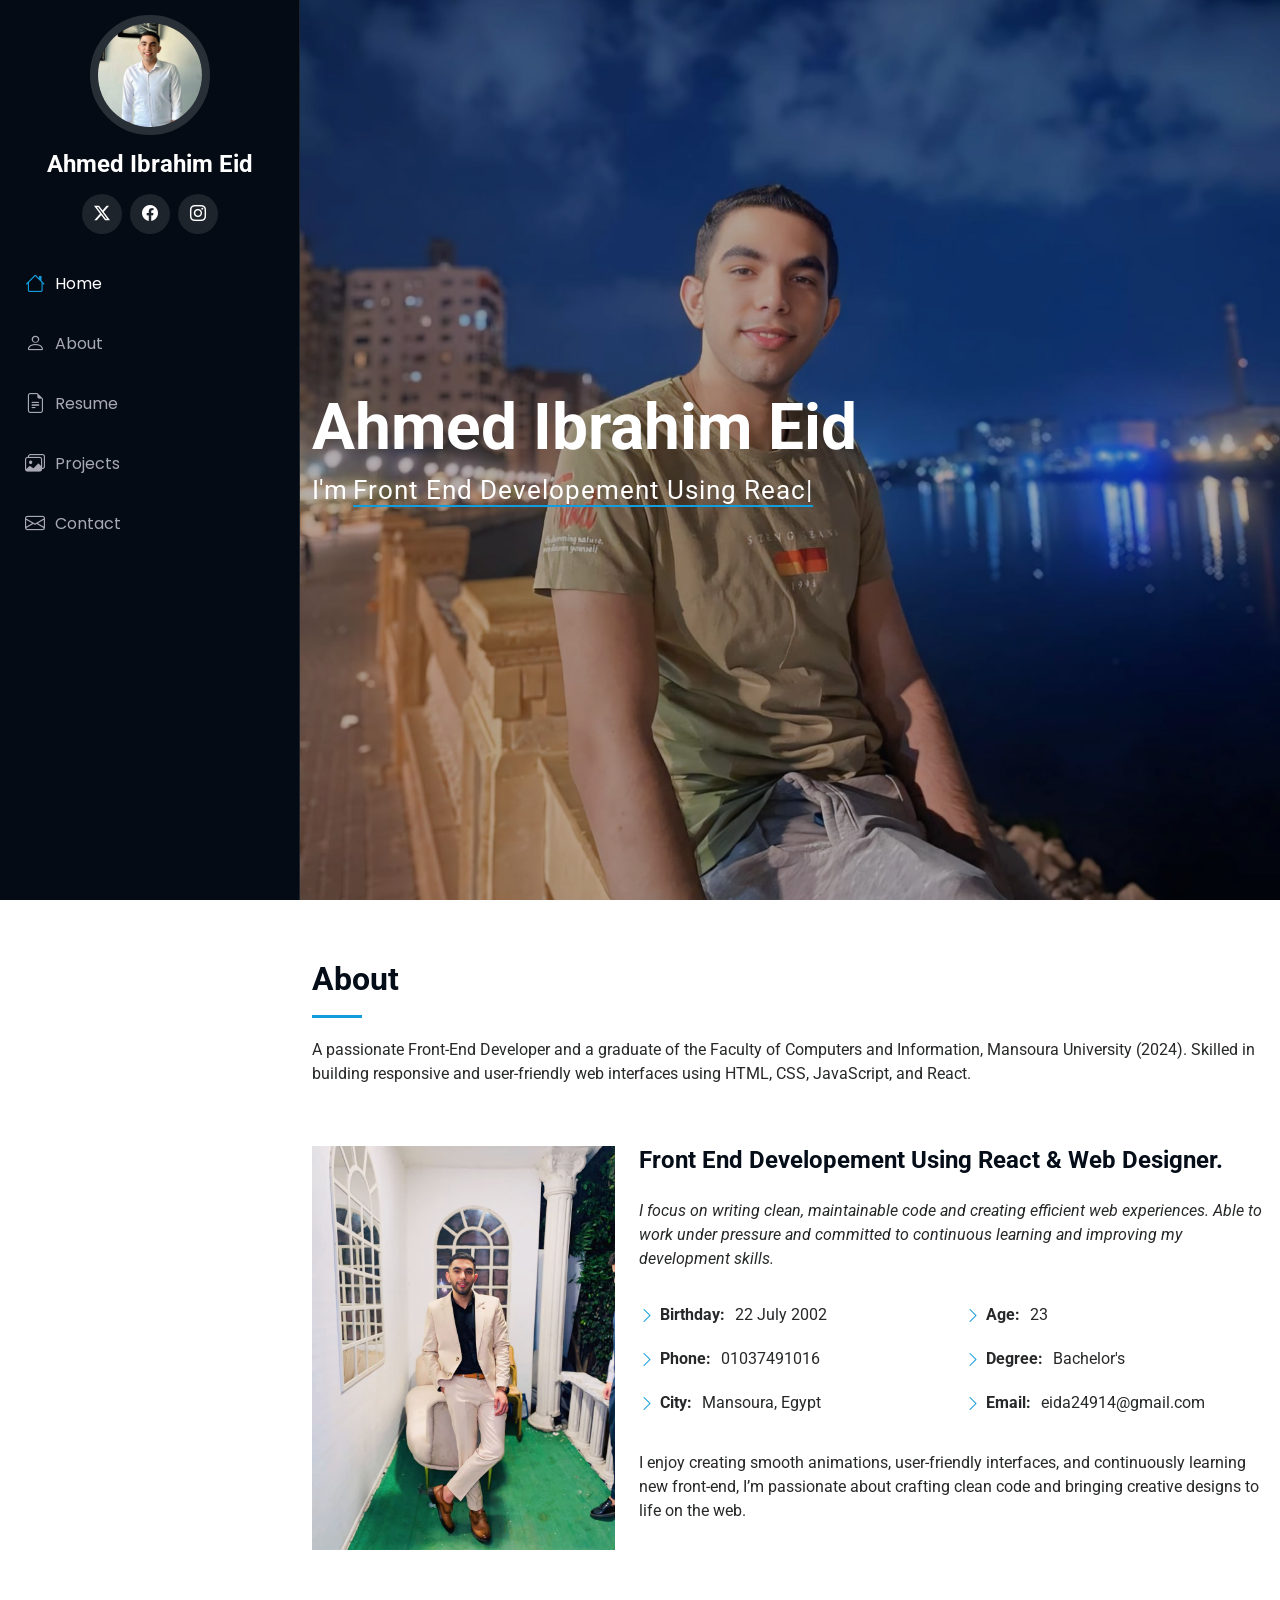
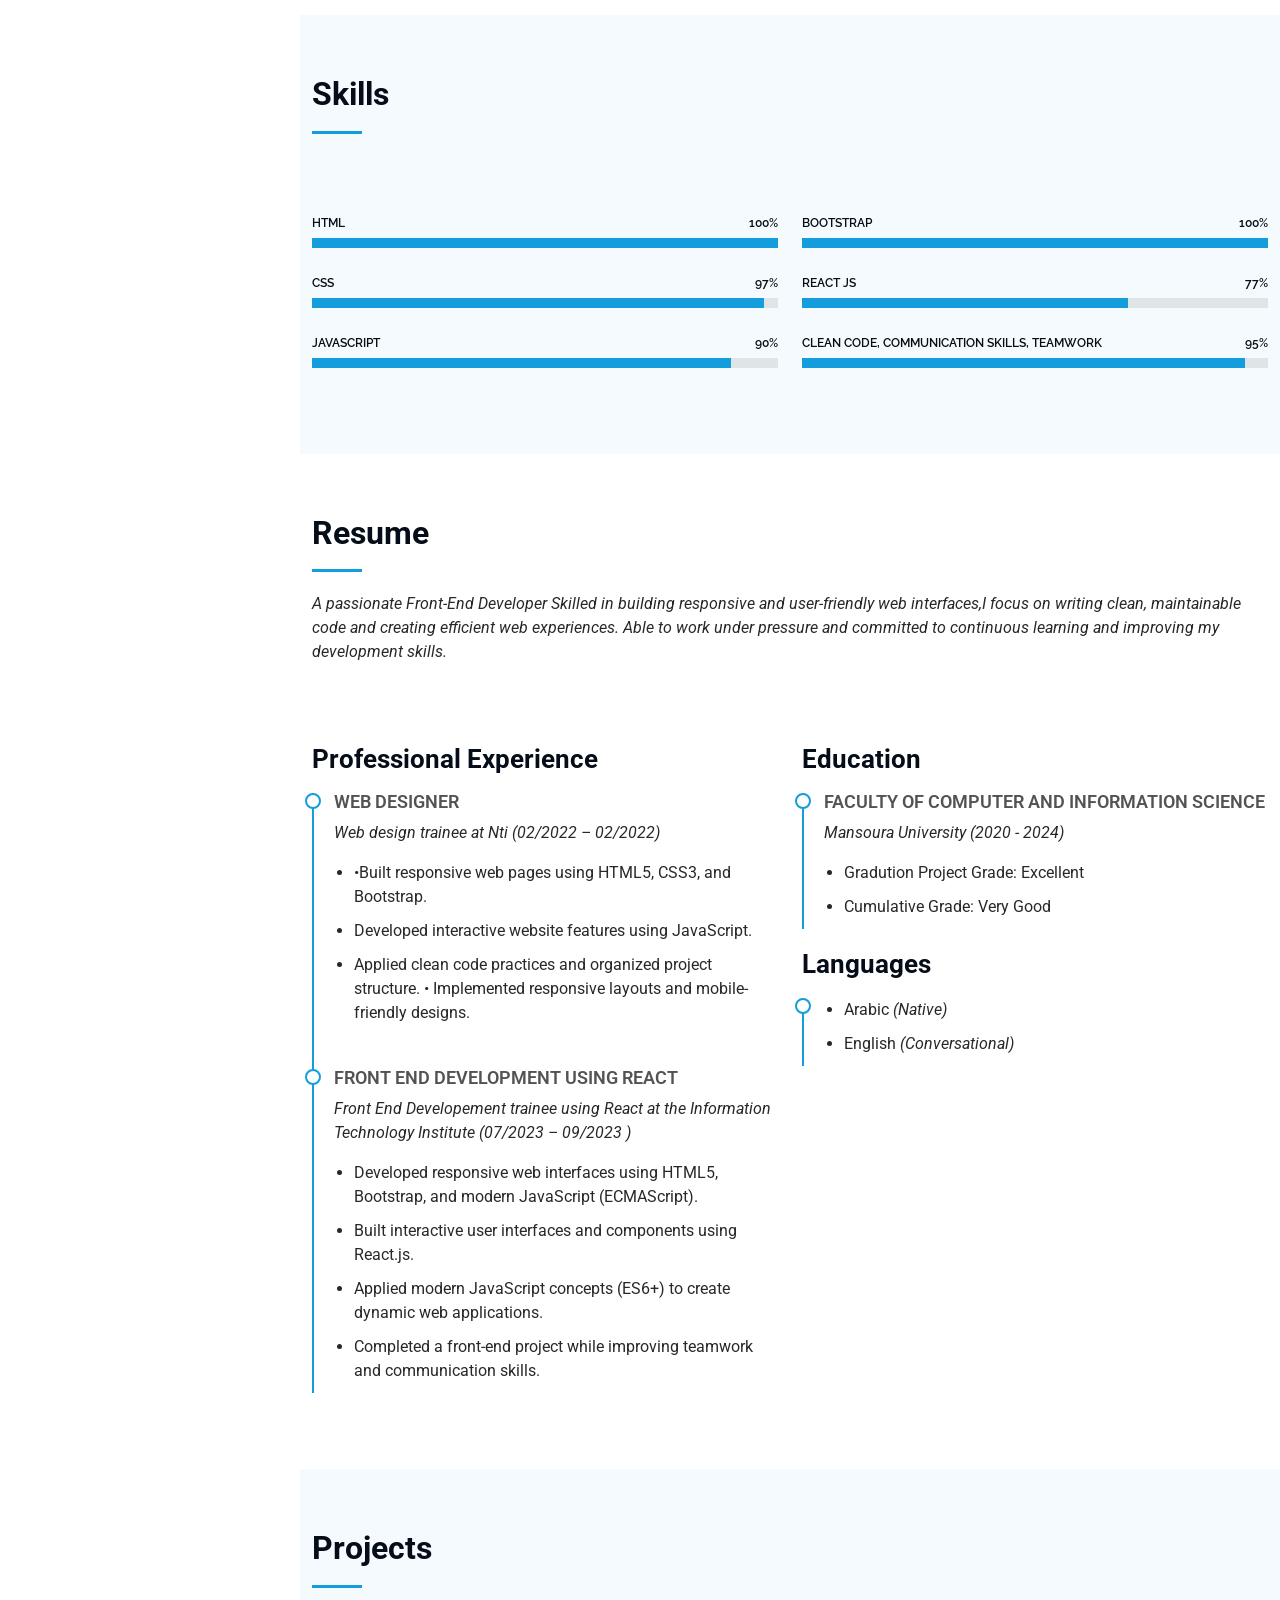
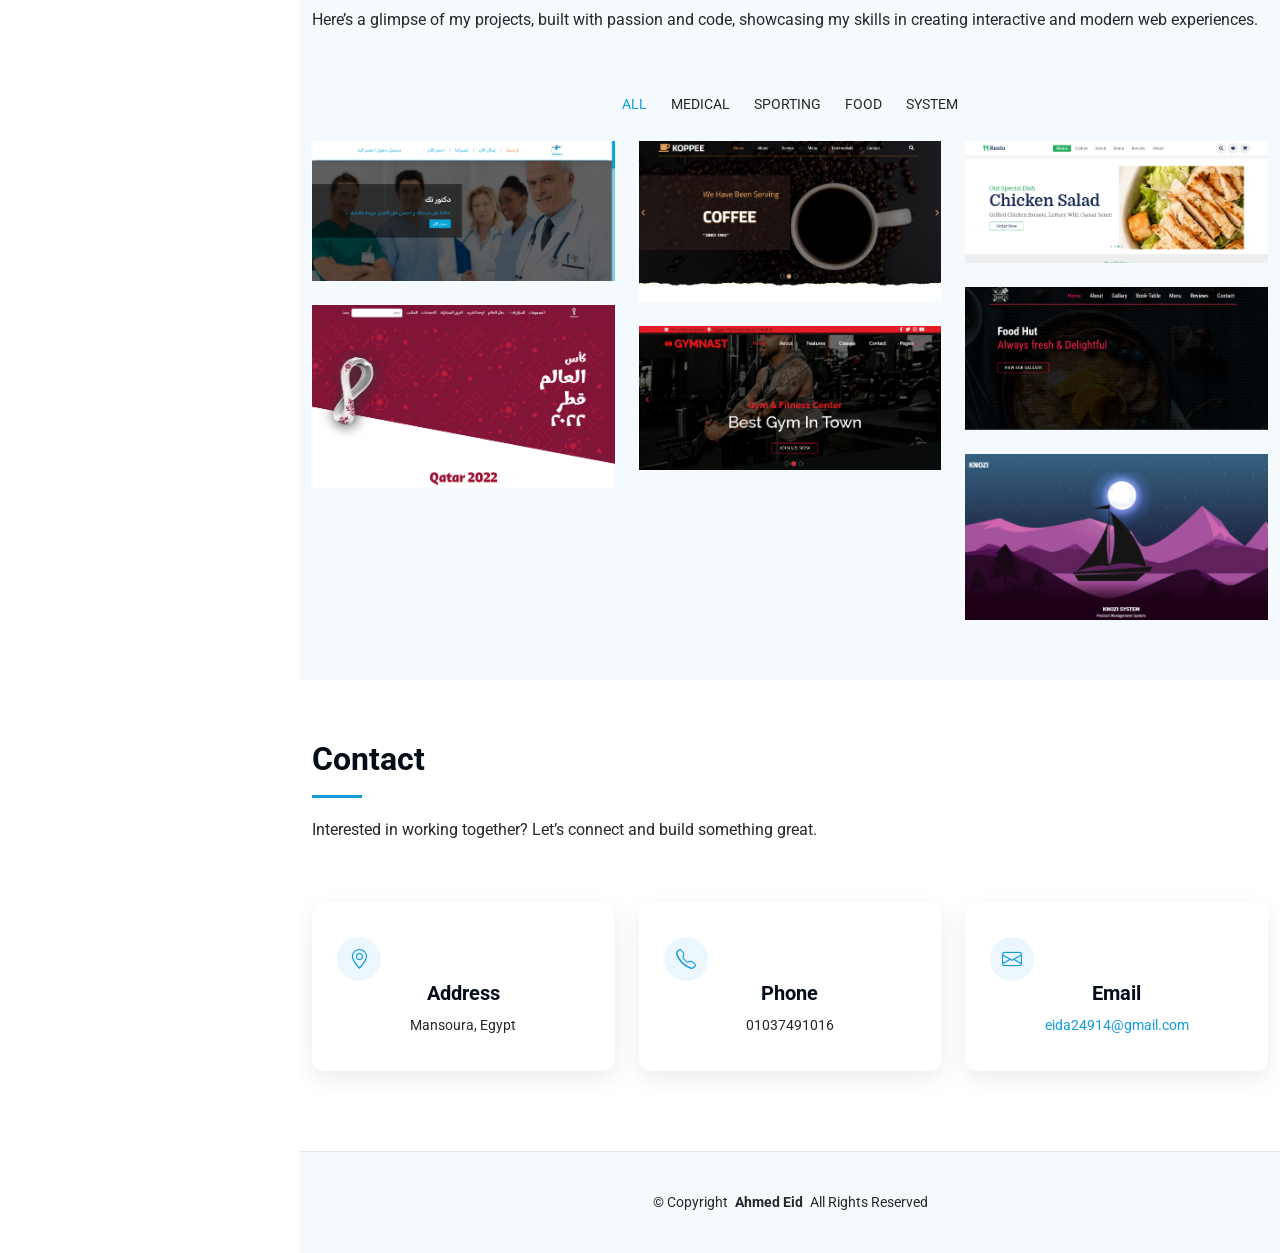
==== index.html @ f5ad151a "intial commit" ====
<!doctype html>
<html lang="en">
  <head>
    <meta charset="utf-8" />
    <meta content="width=device-width, initial-scale=1.0" name="viewport" />
    <title>Ahmed Eid Portfolio</title>
    <meta content="" name="description" />
    <meta content="" name="keywords" />

    <!-- Favicons -->
    <link href="assets/img/favicon.png" rel="icon" />
    <link href="assets/img/apple-touch-icon.png" rel="apple-touch-icon" />

    <!-- Fonts -->
    <link href="https://fonts.googleapis.com" rel="preconnect" />
    <link href="https://fonts.gstatic.com" rel="preconnect" crossorigin />
    <link
      href="https://fonts.googleapis.com/css2?family=Roboto:ital,wght@0,100;0,300;0,400;0,500;0,700;0,900;1,100;1,300;1,400;1,500;1,700;1,900&family=Poppins:ital,wght@0,100;0,200;0,300;0,400;0,500;0,600;0,700;0,800;0,900;1,100;1,200;1,300;1,400;1,500;1,600;1,700;1,800;1,900&family=Raleway:ital,wght@0,100;0,200;0,300;0,400;0,500;0,600;0,700;0,800;0,900;1,100;1,200;1,300;1,400;1,500;1,600;1,700;1,800;1,900&display=swap"
      rel="stylesheet"
    />

    <!-- Vendor CSS Files -->
    <link
      href="assets/vendor/bootstrap/css/bootstrap.min.css"
      rel="stylesheet"
    />
    <link
      href="assets/vendor/bootstrap-icons/bootstrap-icons.css"
      rel="stylesheet"
    />
    <link href="assets/vendor/aos/aos.css" rel="stylesheet" />
    <link
      href="assets/vendor/glightbox/css/glightbox.min.css"
      rel="stylesheet"
    />
    <link href="assets/vendor/swiper/swiper-bundle.min.css" rel="stylesheet" />

    <!-- Main CSS File -->
    <link href="assets/css/main.css" rel="stylesheet" />
  </head>

  <body class="index-page">
    <header id="header" class="header dark-background d-flex flex-column">
      <i class="header-toggle d-xl-none bi bi-list"></i>

      <div class="profile-img">
        <img src="assets/img/portfolio/4.jpeg" alt="" class="img-fluid rounded-circle" />
      </div>

      <a
        href="index.html"
        class="logo d-flex align-items-center justify-content-center"
      >
        <h1 class="sitename">Ahmed Ibrahim Eid</h1>
      </a>

      <div class="social-links text-center">
        <a href="https://x.com/ahmedeid_11" class="twitter"
          ><i class="bi bi-twitter-x"></i
        ></a>
        <a href="#" class="facebook"><i class="bi bi-facebook"></i></a>
        <a href="#" class="instagram"><i class="bi bi-instagram"></i></a>
      </div>

      <nav id="navmenu" class="navmenu">
        <ul>
          <li>
            <a href="#hero" class="active"
              ><i class="bi bi-house navicon"></i>Home</a
            >
          </li>
          <li>
            <a href="#about"><i class="bi bi-person navicon"></i> About</a>
          </li>
          <li>
            <a href="#resume"
              ><i class="bi bi-file-earmark-text navicon"></i> Resume</a
            >
          </li>
          <li>
            <a href="#portfolio"
              ><i class="bi bi-images navicon"></i> Projects</a
            >
          </li>
          <li>
            <a href="#contact"
              ><i class="bi bi-envelope navicon"></i> Contact</a
            >
          </li>
        </ul>
      </nav>
    </header>

    <main class="main">
      <!-- Hero Section -->
      <section id="hero" class="hero section dark-background">
        <img src="assets/img/portfolio/6.jpeg" alt="" data-aos="fade-in" class="" />

        <div class="container" data-aos="fade-up" data-aos-delay="100">
          <h2>Ahmed Ibrahim Eid</h2>
          <p>
            I'm
            <span
              class="typed"
              data-typed-items="Front End Developement Using React ,  Web Designer"
              >Front End Developer</span
            ><span
              class="typed-cursor typed-cursor--blink"
              aria-hidden="true"
            ></span
            ><span
              class="typed-cursor typed-cursor--blink"
              aria-hidden="true"
            ></span>
          </p>
        </div>
      </section>
      <!-- /Hero Section -->

      <!-- About Section -->
      <section id="about" class="about section">
        <!-- Section Title -->
        <div class="container section-title" data-aos="fade-up">
          <h2>About</h2>
          <p>
            A passionate Front-End Developer and a graduate of the Faculty of
            Computers and Information, Mansoura University (2024). Skilled in
            building responsive and user-friendly web interfaces using HTML,
            CSS, JavaScript, and React.
          </p>
        </div>
        <!-- End Section Title -->

        <div class="container" data-aos="fade-up" data-aos-delay="100">
          <div class="row gy-4 justify-content-center">
            <div class="col-lg-4">
              <img src="assets/img/portfolio/5.jpeg" class="img-fluid" alt="" />
            </div>
            <div class="col-lg-8 content">
              <h2>Front End Developement Using React &amp; Web Designer.</h2>
              <p class="fst-italic py-3">
                I focus on writing clean, maintainable code and creating
                efficient web experiences. Able to work under pressure and
                committed to continuous learning and improving my development
                skills.
              </p>
              <div class="row">
                <div class="col-lg-6">
                  <ul>
                    <li>
                      <i class="bi bi-chevron-right"></i>
                      <strong>Birthday:</strong> <span>22 July 2002</span>
                    </li>
                    <li>
                      <i class="bi bi-chevron-right"></i>
                      <strong>Phone:</strong> <span>01037491016</span>
                    </li>
                    <li>
                      <i class="bi bi-chevron-right"></i> <strong>City:</strong>
                      <span>Mansoura, Egypt</span>
                    </li>
                  </ul>
                </div>
                <div class="col-lg-6">
                  <ul>
                    <li>
                      <i class="bi bi-chevron-right"></i> <strong>Age:</strong>
                      <span>23</span>
                    </li>
                    <li>
                      <i class="bi bi-chevron-right"></i>
                      <strong>Degree:</strong> <span>Bachelor's </span>
                    </li>
                    <li>
                      <i class="bi bi-chevron-right"></i>
                      <strong>Email:</strong> <span>eida24914@gmail.com</span>
                    </li>
                  </ul>
                </div>
              </div>
              <p class="py-3">
                I enjoy creating smooth animations, user-friendly interfaces,
                and continuously learning new front-end, I’m passionate about
                crafting clean code and bringing creative designs to life on the
                web.
              </p>
            </div>
          </div>
        </div>
      </section>
      <!-- /About Section -->

      <!-- Skills Section -->
      <section id="skills" class="skills section light-background">
        <!-- Section Title -->
        <div class="container section-title" data-aos="fade-up">
          <h2>Skills</h2>
        </div>
        <!-- End Section Title -->

        <div class="container" data-aos="fade-up" data-aos-delay="100">
          <div class="row skills-content skills-animation">
            <div class="col-lg-6">
              <div class="progress">
                <span class="skill"
                  ><span>HTML</span> <i class="val">100%</i></span
                >
                <div class="progress-bar-wrap">
                  <div
                    class="progress-bar"
                    role="progressbar"
                    aria-valuenow="100"
                    aria-valuemin="0"
                    aria-valuemax="100"
                  ></div>
                </div>
              </div>
              <!-- End Skills Item -->

              <div class="progress">
                <span class="skill"
                  ><span>CSS</span> <i class="val">97%</i></span
                >
                <div class="progress-bar-wrap">
                  <div
                    class="progress-bar"
                    role="progressbar"
                    aria-valuenow="97"
                    aria-valuemin="0"
                    aria-valuemax="100"
                  ></div>
                </div>
              </div>
              <!-- End Skills Item -->

              <div class="progress">
                <span class="skill"
                  ><span>JavaScript</span> <i class="val">90%</i></span
                >
                <div class="progress-bar-wrap">
                  <div
                    class="progress-bar"
                    role="progressbar"
                    aria-valuenow="90"
                    aria-valuemin="0"
                    aria-valuemax="100"
                  ></div>
                </div>
              </div>
              <!-- End Skills Item -->
            </div>

            <div class="col-lg-6">
              <div class="progress">
                <span class="skill"
                  ><span>BootStrap</span> <i class="val">100%</i></span
                >
                <div class="progress-bar-wrap">
                  <div
                    class="progress-bar"
                    role="progressbar"
                    aria-valuenow="100"
                    aria-valuemin="0"
                    aria-valuemax="100"
                  ></div>
                </div>
              </div>
              <!-- End Skills Item -->

              <div class="progress">
                <span class="skill"
                  ><span>React Js</span> <i class="val">77%</i></span
                >
                <div class="progress-bar-wrap">
                  <div
                    class="progress-bar"
                    role="progressbar"
                    aria-valuenow="70"
                    aria-valuemin="0"
                    aria-valuemax="100"
                  ></div>
                </div>
              </div>
              <!-- End Skills Item -->

              <div class="progress">
                <span class="skill"
                  ><span>Clean Code, Communication Skills, Teamwork</span>
                  <i class="val">95%</i></span
                >
                <div class="progress-bar-wrap">
                  <div
                    class="progress-bar"
                    role="progressbar"
                    aria-valuenow="95"
                    aria-valuemin="0"
                    aria-valuemax="100"
                  ></div>
                </div>
              </div>
              <!-- End Skills Item -->
            </div>
          </div>
        </div>
      </section>
      <!-- /Skills Section -->

      <!-- Resume Section -->
      <section id="resume" class="resume section">
        <!-- Section Title -->
        <div class="container section-title" data-aos="fade-up">
          <h2>Resume</h2>
          <p>
            <em
              >A passionate Front-End Developer Skilled in building responsive
              and user-friendly web interfaces,I focus on writing clean,
              maintainable code and creating efficient web experiences. Able to
              work under pressure and committed to continuous learning and
              improving my development skills.
            </em>
          </p>
        </div>
        <!-- End Section Title -->

        <div class="container">
          <div class="row">
            <div class="col-lg-6" data-aos="fade-up" data-aos-delay="200">
              <h3 class="resume-title">Professional Experience</h3>
              <div class="resume-item">
                <h4>Web Designer</h4>
                <p><em>Web design trainee at Nti (02/2022 – 02/2022)</em></p>
                <ul>
                  <li>
                    •Built responsive web pages using HTML5, CSS3, and
                    Bootstrap.
                  </li>
                  <li>
                    Developed interactive website features using JavaScript.
                  </li>
                  <li>
                    Applied clean code practices and organized project
                    structure. • Implemented responsive layouts and
                    mobile-friendly designs.
                  </li>
                </ul>
              </div>
              <!-- Edn Resume Item -->

              <div class="resume-item">
                <h4>Front End Development Using React</h4>
                <p>
                  <em>
                    Front End Developement trainee using React at the
                    Information Technology Institute (07/2023 – 09/2023 )</em
                  >
                </p>
                <ul>
                  <li>
                    Developed responsive web interfaces using HTML5, Bootstrap,
                    and modern JavaScript (ECMAScript).
                  </li>
                  <li>
                    Built interactive user interfaces and components using
                    React.js.
                  </li>
                  <li>
                    Applied modern JavaScript concepts (ES6+) to create dynamic
                    web applications.
                  </li>
                  <li>
                    Completed a front-end project while improving teamwork and
                    communication skills.
                  </li>
                </ul>
              </div>
              <!-- Edn Resume Item -->
            </div>

            <div class="col-lg-6" data-aos="fade-up" data-aos-delay="100">
              <h3 class="resume-title">Education</h3>
              <div class="resume-item pb-0">
                <h4>Faculty Of Computer and Information Science</h4>
                <p><em>Mansoura University (2020 - 2024)</em></p>
                <ul>
                  <li>Gradution Project Grade: Excellent</li>
                  <li>Cumulative Grade: Very Good</li>
                </ul>
              </div>
              <!-- Edn Resume Item -->
              <h3 class="resume-title">Languages</h3>
              <div class="resume-item">
                <ul>
                  <li>Arabic <em>(Native)</em></li>
                  <li>English <em>(Conversational)</em></li>
                </ul>
              </div>
              <!-- Edn Resume Item -->
            </div>
          </div>
        </div>
      </section>
      <!-- /Resume Section -->

      <!-- Portfolio Section -->
      <section id="portfolio" class="portfolio section light-background">
        <!-- Section Title -->
        <div class="container section-title" data-aos="fade-up">
          <h2>Projects</h2>
          <p>
            Here’s a glimpse of my projects, built with passion and code,
            showcasing my skills in creating interactive and modern web
            experiences.
          </p>
        </div>
        <!-- End Section Title -->

        <div class="container">
          <div
            class="isotope-layout"
            data-default-filter="*"
            data-layout="masonry"
            data-sort="original-order"
          >
            <ul
              class="portfolio-filters isotope-filters"
              data-aos="fade-up"
              data-aos-delay="100"
            >
              <li data-filter="*" class="filter-active">All</li>
              <li data-filter=".filter-Medical">Medical</li>
              <li data-filter=".filter-Sporting">Sporting</li>
              <li data-filter=".filter-Food">Food</li>
              <li data-filter=".filter-System">System</li>
            </ul>
            <!-- End Portfolio Filters -->

            <div
              class="row gy-4 isotope-container"
              data-aos="fade-up"
              data-aos-delay="200"
            >
              <div
                class="col-lg-4 col-md-6 portfolio-item isotope-item filter-Medical"
              >
                <div class="portfolio-content h-100">
                  <img
                    src="assets/img/docterTec/docter-tec.png"
                    class="img-fluid"
                    alt=""
                  />
                  <div class="portfolio-info">
                    <h4>Doctor Tec</h4>
                    <p>
                      A clinic management system that connects the patient,
                      doctor and pharmacist on a single platform to facilitate
                      booking, diagnosis and communication.
                    </p>
                    <a
                      href="assets/img/docterTec/docter-tec2.png"
                      title="Doctor Tec"
                      data-gallery="portfolio-gallery-app"
                      class="glightbox preview-link"
                      ><i class="bi bi-zoom-in"></i
                    ></a>
                    <a
                      href="doctorTecProject.html"
                      title="More Details"
                      class="details-link"
                      ><i class="bi bi-link-45deg"></i
                    ></a>
                  </div>
                </div>
              </div>
              <!-- End Portfolio Item -->

              <div
                class="col-lg-4 col-md-6 portfolio-item isotope-item filter-Food"
              >
                <div class="portfolio-content h-100">
                  <img
                    src="assets/img/coffeProject/landing.png"
                    class="img-fluid"
                    alt=""
                  />
                  <div class="portfolio-info">
                    <h4>Coffee</h4>
                    <p>Coffee website</p>
                    <a
                      href="assets/img/coffeProject/main.png"
                      title="Coffee Website"
                      data-gallery="portfolio-gallery-product"
                      class="glightbox preview-link"
                      ><i class="bi bi-zoom-in"></i
                    ></a>
                    <a
                      href="coffeeProject.html"
                      title="More Details"
                      class="details-link"
                      ><i class="bi bi-link-45deg"></i
                    ></a>
                  </div>
                </div>
              </div>
              <!-- End Portfolio Item -->

              <div
                class="col-lg-4 col-md-6 portfolio-item isotope-item filter-Food"
              >
                <div class="portfolio-content h-100">
                  <img
                    src="assets/img/RestoProject/landing.png"
                    class="img-fluid"
                    alt=""
                  />
                  <div class="portfolio-info">
                    <h4>Resto</h4>
                    <p>Restaurant Website</p>
                    <a
                      href="assets/img/RestoProject/main.png"
                      title=" Food Website"
                      data-gallery="portfolio-gallery-branding"
                      class="glightbox preview-link"
                      ><i class="bi bi-zoom-in"></i
                    ></a>
                    <a
                      href="restoProject.html"
                      title="More Details"
                      class="details-link"
                      ><i class="bi bi-link-45deg"></i
                    ></a>
                  </div>
                </div>
              </div>
              <!-- End Portfolio Item -->
              <div
                class="col-lg-4 col-md-6 portfolio-item isotope-item filter-Food"
              >
                <div class="portfolio-content h-100">
                  <img
                    src="assets/img/foodHutProject/landing.png"
                    class="img-fluid"
                    alt=""
                  />
                  <div class="portfolio-info">
                    <h4>Food Hut</h4>
                    <p>Restaurant Website</p>
                    <a
                      href="assets/img/foodHutProject/main.png"
                      title=" Food Website"
                      data-gallery="portfolio-gallery-branding"
                      class="glightbox preview-link"
                      ><i class="bi bi-zoom-in"></i
                    ></a>
                    <a
                      href="foodHutProject.html"
                      title="More Details"
                      class="details-link"
                      ><i class="bi bi-link-45deg"></i
                    ></a>
                  </div>
                </div>
              </div>
              <!-- End Portfolio Item -->

              <div
                class="col-lg-4 col-md-6 portfolio-item isotope-item filter-Sporting"
              >
                <div class="portfolio-content h-100">
                  <img
                    src="assets/img/fifa/landing.png"
                    class="img-fluid"
                    alt=""
                  />
                  <div class="portfolio-info">
                    <h4>Fifa-Qater-2022</h4>
                    <p>Football website</p>
                    <a
                      href="assets/img/fifa/main.png"
                      title="Fifa-Qater-2022"
                      data-gallery="portfolio-gallery-book"
                      class="glightbox preview-link"
                      ><i class="bi bi-zoom-in"></i
                    ></a>
                    <a
                      href="fifaQaterProject.html"
                      title="More Details"
                      class="details-link"
                      ><i class="bi bi-link-45deg"></i
                    ></a>
                  </div>
                </div>
              </div>
              <!-- End Portfolio Item -->
              <div
                class="col-lg-4 col-md-6 portfolio-item isotope-item filter-Sporting"
              >
                <div class="portfolio-content h-100">
                  <img
                    src="assets/img/gymProject/landing.png"
                    class="img-fluid"
                    alt=""
                  />
                  <div class="portfolio-info">
                    <h4>Gym</h4>
                    <p>fitness website</p>
                    <a
                      href="assets/img/gymProject/main.png"
                      title="Gym"
                      data-gallery="portfolio-gallery-book"
                      class="glightbox preview-link"
                      ><i class="bi bi-zoom-in"></i
                    ></a>
                    <a
                      href="gymProject.html"
                      title="More Details"
                      class="details-link"
                      ><i class="bi bi-link-45deg"></i
                    ></a>
                  </div>
                </div>
              </div>
              <!-- End Portfolio Item -->

              <div
                class="col-lg-4 col-md-6 portfolio-item isotope-item filter-System"
              >
                <div class="portfolio-content h-100">
                  <img
                    src="assets/img/knoziSystem/landing.png"
                    class="img-fluid"
                    alt=""
                  />
                  <div class="portfolio-info">
                    <h4>Knozi System</h4>
                    <p>Simple Website To Products Mangement</p>
                    <a
                      href="assets/img/knoziSystem/main.png"
                      title="Knozi System"
                      data-gallery="portfolio-gallery-app"
                      class="glightbox preview-link"
                      ><i class="bi bi-zoom-in"></i
                    ></a>
                    <a
                      href="knoziSystemProject.html"
                      title="More Details"
                      class="details-link"
                      ><i class="bi bi-link-45deg"></i
                    ></a>
                  </div>
                </div>
              </div>
              <!-- End Portfolio Item -->
            </div>
            <!-- End Portfolio Container -->
          </div>
        </div>
      </section>
      <!-- /Portfolio Section -->

      <!-- Contact Section -->
      <section id="contact" class="contact section">
        <!-- Section Title -->
        <div class="container section-title" data-aos="fade-up">
          <h2>Contact</h2>
          <p>Interested in working together? Let’s connect and build something great.</p>
        </div>
        <!-- End Section Title -->

        <div class="container" data-aos="fade-up" data-aos-delay="100">
          <div class="row text-center gy-4">
            <div class="col-lg-4 col-md-6">
              <div class="info-item">
                <i class="bi bi-geo-alt"></i>
                <h3>Address</h3>
                <p>Mansoura, Egypt</p>
              </div>
            </div>

            <div class="col-lg-4 col-md-6">
              <div class="info-item">
                <i class="bi bi-telephone"></i>
                <h3>Phone</h3>
                <p>01037491016</p>
              </div>
            </div>

            <div class="col-lg-4 col-md-6">
              <div class="info-item">
                <i class="bi bi-envelope"></i>
                <h3>Email</h3>
                <p>
                  <a href="mailto:eida24914@gmail.com">eida24914@gmail.com</a>
                </p>
              </div>
            </div>
          </div>
        </div>
      </section>
      <!-- /Contact Section -->
    </main>

    <footer id="footer" class="footer position-relative light-background">
      <div class="container">
        <div class="copyright text-center">
          <p>
            © <span>Copyright</span>
            <strong class="px-1 sitename">Ahmed Eid</strong>
            <span>All Rights Reserved</span>
          </p>
        </div>
      </div>
    </footer>

    <!-- Scroll Top -->
    <a
      href="#"
      id="scroll-top"
      class="scroll-top d-flex align-items-center justify-content-center"
      ><i class="bi bi-arrow-up-short"></i
    ></a>

    <!-- Preloader -->
    <div id="preloader"></div>

    <!-- Vendor JS Files -->
    <script src="assets/vendor/bootstrap/js/bootstrap.bundle.min.js"></script>
    <script src="assets/vendor/php-email-form/validate.js"></script>
    <script src="assets/vendor/aos/aos.js"></script>
    <script src="assets/vendor/typed.js/typed.umd.js"></script>
    <script src="assets/vendor/purecounter/purecounter_vanilla.js"></script>
    <script src="assets/vendor/waypoints/noframework.waypoints.js"></script>
    <script src="assets/vendor/glightbox/js/glightbox.min.js"></script>
    <script src="assets/vendor/imagesloaded/imagesloaded.pkgd.min.js"></script>
    <script src="assets/vendor/isotope-layout/isotope.pkgd.min.js"></script>
    <script src="assets/vendor/swiper/swiper-bundle.min.js"></script>

    <!-- Main JS File -->
    <script src="assets/js/main.js"></script>
  </body>
</html>
---- assets/css/main.css ----
/* Fonts */
:root {
  --default-font: "Roboto",  system-ui, -apple-system, "Segoe UI", Roboto, "Helvetica Neue", Arial, "Noto Sans", "Liberation Sans", sans-serif, "Apple Color Emoji", "Segoe UI Emoji", "Segoe UI Symbol", "Noto Color Emoji";
  --heading-font: "Raleway",  sans-serif;
  --nav-font: "Poppins",  sans-serif;
}


:root { 
  --background-color: #ffffff;
  --default-color: #272829; 
  --heading-color: #050d18; 
  --accent-color: #149ddd; 
  --surface-color: #ffffff; 
  --contrast-color: #ffffff; 
}


:root {
  --nav-color: #a8a9b4;  
  --nav-hover-color: #ffffff; 
  --nav-mobile-background-color: #040b14; 
  --nav-dropdown-background-color: #040b14; 
  --nav-dropdown-color: #a8a9b4; 
  --nav-dropdown-hover-color: #ffffff; 
}



.light-background {
  --background-color: #f4fafd;
  --surface-color: #ffffff;
}

.dark-background {
  --background-color: #040b14;
  --default-color: #ffffff;
  --heading-color: #ffffff;
  --surface-color: #151f2b;
  --contrast-color: #ffffff;
}

/* Smooth scroll */
:root {
  scroll-behavior: smooth;
}

/*--------------------------------------------------------------
# General Styling & Shared Classes
--------------------------------------------------------------*/
body {
  color: var(--default-color);
  background-color: var(--background-color);
  font-family: var(--default-font);
}

a {
  color: var(--accent-color);
  text-decoration: none;
  transition: 0.3s;
}

a:hover {
  color: color-mix(in srgb, var(--accent-color), transparent 25%);
  text-decoration: none;
}

h1,
h2,
h3,
h4,
h5,
h6 {
  color: var(--heading-color);
}

/*--------------------------------------------------------------
# Global Header
--------------------------------------------------------------*/
.header {
  color: var(--default-color);
  background-color: var(--background-color);
  position: fixed;
  top: 0;
  left: 0;
  bottom: 0;
  padding: 0 15px;
  width: 300px;
  transition: all ease-in-out 0.3s;
  overflow-y: auto;
  z-index: 997;
  border-right: 1px solid color-mix(in srgb, var(--default-color), transparent 90%);
}

.header .profile-img img {
  margin: 15px auto;
  display: block;
  width: 120px;
  border: 8px solid color-mix(in srgb, var(--default-color), transparent 85%);
}

.header .logo {
  line-height: 1;
  margin-bottom: 15px;
}

.header .logo img {
  max-height: 32px;
  margin-right: 8px;
}

.header .logo h1 {
  font-size: 24px;
  margin: 0;
  font-weight: 700;
  color: var(--heading-color);
}

.header .social-links {
  margin: 0 0 20px 0;
}

.header .social-links a {
  font-size: 16px;
  display: inline-flex;
  align-items: center;
  justify-content: center;
  background: color-mix(in srgb, var(--default-color), transparent 90%);
  color: var(--default-color);
  margin: 0 2px;
  border-radius: 50%;
  text-align: center;
  width: 40px;
  height: 40px;
  transition: 0.3s;
}

.header .social-links a:hover {
  color: var(--contrast-color);
  background: var(--accent-color);
}

@media (min-width: 1200px) {

  .header~main,
  .header~#footer {
    margin-left: 300px;
  }
}

@media (max-width: 1199px) {
  .header {
    left: -100%;
  }
}

.header.header-show {
  left: 0;
}

.header .header-toggle {
  color: var(--contrast-color);
  background-color: var(--accent-color);
  font-size: 22px;
  display: flex;
  align-items: center;
  justify-content: center;
  width: 40px;
  height: 40px;
  border-radius: 50%;
  cursor: pointer;
  position: fixed;
  top: 15px;
  right: 15px;
  z-index: 9999;
  transition: background-color 0.3s;
}

.header .header-toggle:hover {
  color: var(--contrast-color);
  background-color: color-mix(in srgb, var(--accent-color) 90%, white 15%);
}

/*--------------------------------------------------------------
# Navigation Menu
--------------------------------------------------------------*/
.mobile-nav-toggle {
  display: none;
}

.navmenu {
  padding: 0;
  z-index: 9997;
}

.navmenu ul {
  list-style: none;
  padding: 0 0 20px 0;
  margin: 0;
}

.navmenu a,
.navmenu a:focus {
  color: var(--nav-color);
  padding: 15px 10px;
  font-family: var(--nav-font);
  font-size: 16px;
  font-weight: 400;
  display: flex;
  align-items: center;
  white-space: nowrap;
  transition: 0.3s;
  width: 100%;
}

.navmenu a .navicon,
.navmenu a:focus .navicon {
  font-size: 20px;
  margin-right: 10px;
}

.navmenu a .toggle-dropdown,
.navmenu a:focus .toggle-dropdown {
  font-size: 12px;
  line-height: 0;
  margin-left: auto;
  width: 30px;
  height: 30px;
  display: flex;
  align-items: center;
  justify-content: center;
  border-radius: 50%;
  transition: 0.3s;
  flex-shrink: 0;
  background-color: color-mix(in srgb, var(--accent-color), transparent 90%);
}

.navmenu a .toggle-dropdown:hover,
.navmenu a:focus .toggle-dropdown:hover {
  background-color: var(--accent-color);
  color: var(--contrast-color);
}

.navmenu a:hover,
.navmenu .active,
.navmenu .active:focus {
  color: var(--nav-hover-color);
}

.navmenu a:hover .navicon,
.navmenu .active .navicon,
.navmenu .active:focus .navicon {
  color: var(--accent-color);
}

.navmenu .active .toggle-dropdown,
.navmenu .active:focus .toggle-dropdown {
  background-color: var(--accent-color);
  color: var(--contrast-color);
  transform: rotate(180deg);
}

.navmenu .dropdown {
  display: block;
}

.navmenu .dropdown a,
.navmenu .dropdown a:focus {
  color: --nav-dropdown-color;
}

.navmenu .dropdown a:hover,
.navmenu .dropdown .active,
.navmenu .dropdown .active:focus {
  color: var(--nav-dropdown-hover-color);
}

.navmenu .dropdown ul {
  position: static;
  display: none;
  z-index: 99;
  padding: 5px 10px;
  margin: 5px 10px;
  background-color: var(--nav-dropdown-background-color);
  border: 1px solid color-mix(in srgb, var(--default-color), transparent 90%);
  box-shadow: none;
  transition: all 0.5s ease-in-out;
}

.navmenu .dropdown ul ul {
  background-color: rgba(33, 37, 41, 0.1);
}

.navmenu .dropdown>.dropdown-active {
  display: block;
  background-color: rgba(33, 37, 41, 0.03);
}

/*--------------------------------------------------------------
# Global Footer
--------------------------------------------------------------*/
.footer {
  color: var(--default-color);
  background-color: var(--background-color);
  font-size: 14px;
  padding: 40px 0;
  position: relative;
  border-top: 1px solid color-mix(in srgb, var(--default-color), transparent 90%);
}

.footer .copyright p {
  margin-bottom: 0;
}

.footer .credits {
  margin-top: 4px;
  font-size: 13px;
  text-align: center;
}

/*--------------------------------------------------------------
# Preloader
--------------------------------------------------------------*/
#preloader {
  position: fixed;
  inset: 0;
  z-index: 999999;
  overflow: hidden;
  background: var(--background-color);
  transition: all 0.6s ease-out;
}

#preloader:before {
  content: "";
  position: fixed;
  top: calc(50% - 30px);
  left: calc(50% - 30px);
  border: 6px solid #ffffff;
  border-color: var(--accent-color) transparent var(--accent-color) transparent;
  border-radius: 50%;
  width: 60px;
  height: 60px;
  animation: animate-preloader 1.5s linear infinite;
}

@keyframes animate-preloader {
  0% {
    transform: rotate(0deg);
  }

  100% {
    transform: rotate(360deg);
  }
}

/*--------------------------------------------------------------
# Scroll Top Button
--------------------------------------------------------------*/
.scroll-top {
  position: fixed;
  visibility: hidden;
  opacity: 0;
  right: 15px;
  bottom: -15px;
  z-index: 99999;
  background-color: var(--accent-color);
  width: 44px;
  height: 44px;
  border-radius: 50px;
  transition: all 0.4s;
}

.scroll-top i {
  font-size: 24px;
  color: var(--contrast-color);
  line-height: 0;
}

.scroll-top:hover {
  background-color: color-mix(in srgb, var(--accent-color), transparent 20%);
  color: var(--contrast-color);
}

.scroll-top.active {
  visibility: visible;
  opacity: 1;
  bottom: 15px;
}

/*--------------------------------------------------------------
# Disable aos animation delay on mobile devices
--------------------------------------------------------------*/
@media screen and (max-width: 768px) {
  [data-aos-delay] {
    transition-delay: 0 !important;
  }
}

/*--------------------------------------------------------------
# Global Page Titles & Breadcrumbs
--------------------------------------------------------------*/
.page-title {
  color: var(--default-color);
  background-color: var(--background-color);
  padding: 25px 0;
  position: relative;
}

.page-title h1 {
  font-size: 24px;
  font-weight: 700;
}

.page-title .breadcrumbs ol {
  display: flex;
  flex-wrap: wrap;
  list-style: none;
  padding: 0;
  margin: 0;
  font-size: 14px;
  font-weight: 400;
}

.page-title .breadcrumbs ol li+li {
  padding-left: 10px;
}

.page-title .breadcrumbs ol li+li::before {
  content: "/";
  display: inline-block;
  padding-right: 10px;
  color: color-mix(in srgb, var(--default-color), transparent 70%);
}

/*--------------------------------------------------------------
# Global Sections
--------------------------------------------------------------*/
section,
.section {
  color: var(--default-color);
  background-color: var(--background-color);
  padding: 60px 0;
  overflow: clip;
}

/*--------------------------------------------------------------
# Global Section Titles
--------------------------------------------------------------*/
.section-title {
  padding-bottom: 60px;
  position: relative;
}

.section-title h2 {
  font-size: 32px;
  font-weight: 700;
  margin-bottom: 20px;
  padding-bottom: 20px;
  position: relative;
}

.section-title h2:after {
  content: "";
  position: absolute;
  display: block;
  width: 50px;
  height: 3px;
  background: var(--accent-color);
  left: 0;
  bottom: 0;
}

.section-title p {
  margin-bottom: 0;
}

/*--------------------------------------------------------------
# Hero Section
--------------------------------------------------------------*/
.hero {
  width: 100%;
  min-height: 100vh;
  position: relative;
  padding: 80px 0;
  display: flex;
  align-items: center;
  justify-content: center;
}

.hero img {
  position: absolute;
  inset: 0;
  display: block;
  width: 100%;
  height: 100%;
  object-fit: cover;
  z-index: 1;
}

.hero:before {
  content: "";
  background: color-mix(in srgb, var(--background-color), transparent 70%);
  position: absolute;
  inset: 0;
  z-index: 2;
}

.hero .container {
  position: relative;
  z-index: 3;
}

.hero h2 {
  margin: 0;
  font-size: 64px;
  font-weight: 700;
}

.hero p {
  margin: 5px 0 0 0;
  font-size: 26px;
}

.hero p span {
  letter-spacing: 1px;
  border-bottom: 2px solid var(--accent-color);
}

.hero .social-links {
  margin-top: 25px;
}

.hero .social-links a {
  font-size: 24px;
  display: inline-block;
  color: color-mix(in srgb, var(--default-color), transparent 50%);
  line-height: 1;
  margin-right: 20px;
  transition: 0.3s;
}

.hero .social-links a:hover {
  color: var(--accent-color);
}

@media (max-width: 768px) {
  .hero h2 {
    font-size: 32px;
  }

  .hero p {
    font-size: 20px;
  }
}

/*--------------------------------------------------------------
# About Section
--------------------------------------------------------------*/
.about .content h2 {
  font-weight: 700;
  font-size: 24px;
}

.about .content ul {
  list-style: none;
  padding: 0;
}

.about .content ul li {
  margin-bottom: 20px;
  display: flex;
  align-items: center;
}

.about .content ul strong {
  margin-right: 10px;
}

.about .content ul i {
  font-size: 16px;
  margin-right: 5px;
  color: var(--accent-color);
  line-height: 0;
}

/*--------------------------------------------------------------
# Stats Section
--------------------------------------------------------------*/
.stats .stats-item {
  padding: 30px;
  width: 100%;
}

.stats .stats-item i {
  color: var(--accent-color);
  display: block;
  font-size: 44px;
  float: left;
  line-height: 0;
}

.stats .stats-item .purecounter {
  color: var(--heading-color);
  font-size: 48px;
  line-height: 40px;
  display: block;
  font-weight: 700;
  margin-left: 60px;
}

.stats .stats-item p {
  color: color-mix(in srgb, var(--default-color), transparent 40%);
  padding: 15px 0 0 0;
  margin: 0 0 0 60px;
  font-family: var(--heading-font);
  font-size: 14px;
}

/*--------------------------------------------------------------
# Skills Section
--------------------------------------------------------------*/
.skills .progress {
  height: 60px;
  display: block;
  background: none;
  border-radius: 0;
}

.skills .progress .skill {
  color: var(--heading-color);
  padding: 0;
  margin: 0 0 6px 0;
  text-transform: uppercase;
  display: block;
  font-weight: 600;
  font-family: var(--heading-font);
}

.skills .progress .skill .val {
  float: right;
  font-style: normal;
}

.skills .progress-bar-wrap {
  background: color-mix(in srgb, var(--default-color), transparent 90%);
  height: 10px;
}

.skills .progress-bar {
  width: 1px;
  height: 10px;
  transition: 0.9s;
  background-color: var(--accent-color);
}

/*--------------------------------------------------------------
# Resume Section
--------------------------------------------------------------*/
.resume .resume-title {
  color: var(--heading-color);
  font-size: 26px;
  font-weight: 700;
  margin-top: 20px;
  margin-bottom: 20px;
}

.resume .resume-item {
  padding: 0 0 20px 20px;
  margin-top: -2px;
  border-left: 2px solid var(--accent-color);
  position: relative;
}

.resume .resume-item h4 {
  line-height: 18px;
  font-size: 18px;
  font-weight: 600;
  text-transform: uppercase;
  color: color-mix(in srgb, var(--default-color), transparent 20%);
  margin-bottom: 10px;
}

.resume .resume-item h5 {
  font-size: 16px;
  padding: 5px 15px;
  display: inline-block;
  font-weight: 600;
  margin-bottom: 10px;
}

.resume .resume-item ul {
  padding-left: 20px;
}

.resume .resume-item ul li {
  padding-bottom: 10px;
}

.resume .resume-item:last-child {
  padding-bottom: 0;
}

.resume .resume-item::before {
  content: "";
  position: absolute;
  width: 16px;
  height: 16px;
  border-radius: 50px;
  left: -9px;
  top: 0;
  background: var(--background-color);
  border: 2px solid var(--accent-color);
}

/*--------------------------------------------------------------
# Portfolio Section
--------------------------------------------------------------*/
.portfolio .portfolio-filters {
  padding: 0;
  margin: 0 auto 20px auto;
  list-style: none;
  text-align: center;
}

.portfolio .portfolio-filters li {
  cursor: pointer;
  display: inline-block;
  padding: 0;
  font-size: 14px;
  font-weight: 400;
  margin: 0 10px;
  line-height: 1;
  text-transform: uppercase;
  margin-bottom: 10px;
  transition: all 0.3s ease-in-out;
}

.portfolio .portfolio-filters li:hover,
.portfolio .portfolio-filters li.filter-active {
  color: var(--accent-color);
}

.portfolio .portfolio-filters li:first-child {
  margin-left: 0;
}

.portfolio .portfolio-filters li:last-child {
  margin-right: 0;
}

@media (max-width: 575px) {
  .portfolio .portfolio-filters li {
    font-size: 14px;
    margin: 0 5px;
  }
}

.portfolio .portfolio-content {
  position: relative;
  overflow: hidden;
}

.portfolio .portfolio-content img {
  transition: 0.3s;
}

.portfolio .portfolio-content .portfolio-info {
  opacity: 0;
  position: absolute;
  inset: 0;
  z-index: 3;
  transition: all ease-in-out 0.3s;
  background: rgba(0, 0, 0, 0.6);
  padding: 15px;
}

.portfolio .portfolio-content .portfolio-info h4 {
  font-size: 14px;
  padding: 5px 10px;
  font-weight: 400;
  color: #ffffff;
  display: inline-block;
  background-color: var(--accent-color);
}

.portfolio .portfolio-content .portfolio-info p {
  position: absolute;
  bottom: 10px;
  text-align: center;
  display: inline-block;
  left: 0;
  right: 0;
  font-size: 16px;
  font-weight: 600;
  color: rgba(255, 255, 255, 0.8);
}

.portfolio .portfolio-content .portfolio-info .preview-link,
.portfolio .portfolio-content .portfolio-info .details-link {
  position: absolute;
  left: calc(50% - 40px);
  font-size: 26px;
  top: calc(50% - 14px);
  color: #fff;
  transition: 0.3s;
  line-height: 1.2;
}

.portfolio .portfolio-content .portfolio-info .preview-link:hover,
.portfolio .portfolio-content .portfolio-info .details-link:hover {
  color: var(--accent-color);
}

.portfolio .portfolio-content .portfolio-info .details-link {
  left: 50%;
  font-size: 34px;
  line-height: 0;
}

.portfolio .portfolio-content:hover .portfolio-info {
  opacity: 1;
}

.portfolio .portfolio-content:hover img {
  transform: scale(1.1);
}


/*--------------------------------------------------------------
# Contact Section
--------------------------------------------------------------*/
.contact .info-wrap {
  background-color: var(--surface-color);
  box-shadow: 0px 0px 20px rgba(0, 0, 0, 0.1);
  padding: 30px;
}

@media (max-width: 575px) {
  .contact .info-wrap {
    padding: 20px;
  }
}

.contact .info-item {
  margin-bottom: 20px;
  background:#fff;
  padding:35px 25px;
  border-radius:12px;
  box-shadow:0 8px 25px rgba(0,0,0,0.08);
  transition:all 0.4s ease;
  cursor:pointer;
}

.contact .info-item i {
  font-size: 20px;
  color: var(--accent-color);
  background: color-mix(in srgb, var(--accent-color), transparent 92%);
  width: 44px;
  height: 44px;
  display: flex;
  justify-content: center;
  align-items: center;
  border-radius: 50px;
  transition: all 0.3s ease-in-out;
  margin-right: 15px;
}
.info-item:hover{
  transform:translateY(-5px);
}
.contact .info-item h3 {
  padding: 0;
  font-size: 18px;
  font-weight: 700;
  margin-bottom: 5px;
  font-size:20px;
  margin-bottom:10px;
}

.contact .info-item p {
  padding: 0;
  margin-bottom: 0;
  font-size: 14px;
}
.info-item:hover{
  transform:translateY(-10px);
  box-shadow:0 15px 35px rgba(0,0,0,0.15);
}
.contact .info-item:hover i {
  transform:scale(1.2);
  background: var(--accent-color);
  color: var(--contrast-color);
}

.contact .php-email-form {
  background-color: var(--surface-color);
  height: 100%;
  padding: 30px;
  box-shadow: 0px 0px 20px rgba(0, 0, 0, 0.1);
}

@media (max-width: 575px) {
  .contact .php-email-form {
    padding: 20px;
  }
}


/*--------------------------------------------------------------
# Portfolio Details Section
--------------------------------------------------------------*/
.portfolio-details .portfolio-details-slider img {
  width: 100%;
}

.portfolio-details .portfolio-details-slider .swiper-pagination {
  margin-top: 20px;
  position: relative;
}

.portfolio-details .portfolio-details-slider .swiper-pagination .swiper-pagination-bullet {
  width: 12px;
  height: 12px;
  background-color: color-mix(in srgb, var(--default-color), transparent 85%);
  opacity: 1;
}

.portfolio-details .portfolio-details-slider .swiper-pagination .swiper-pagination-bullet-active {
  background-color: var(--accent-color);
}

.portfolio-details .portfolio-info {
  padding: 30px;
  box-shadow: 0px 0 30px rgba(0, 0, 0, 0.1);
}

.portfolio-details .portfolio-info h3 {
  font-size: 22px;
  font-weight: 700;
  margin-bottom: 20px;
  padding-bottom: 20px;
  border-bottom: 1px solid color-mix(in srgb, var(--default-color), transparent 85%);
}

.portfolio-details .portfolio-info ul {
  list-style: none;
  padding: 0;
  font-size: 15px;
}

.portfolio-details .portfolio-info ul li+li {
  margin-top: 10px;
}

.portfolio-details .portfolio-description {
  padding-top: 30px;
}

.portfolio-details .portfolio-description h2 {
  font-size: 26px;
  font-weight: 700;
  margin-bottom: 20px;
}

.portfolio-details .portfolio-description p {
  padding: 0;
  color: color-mix(in srgb, var(--default-color), transparent 30%);
}
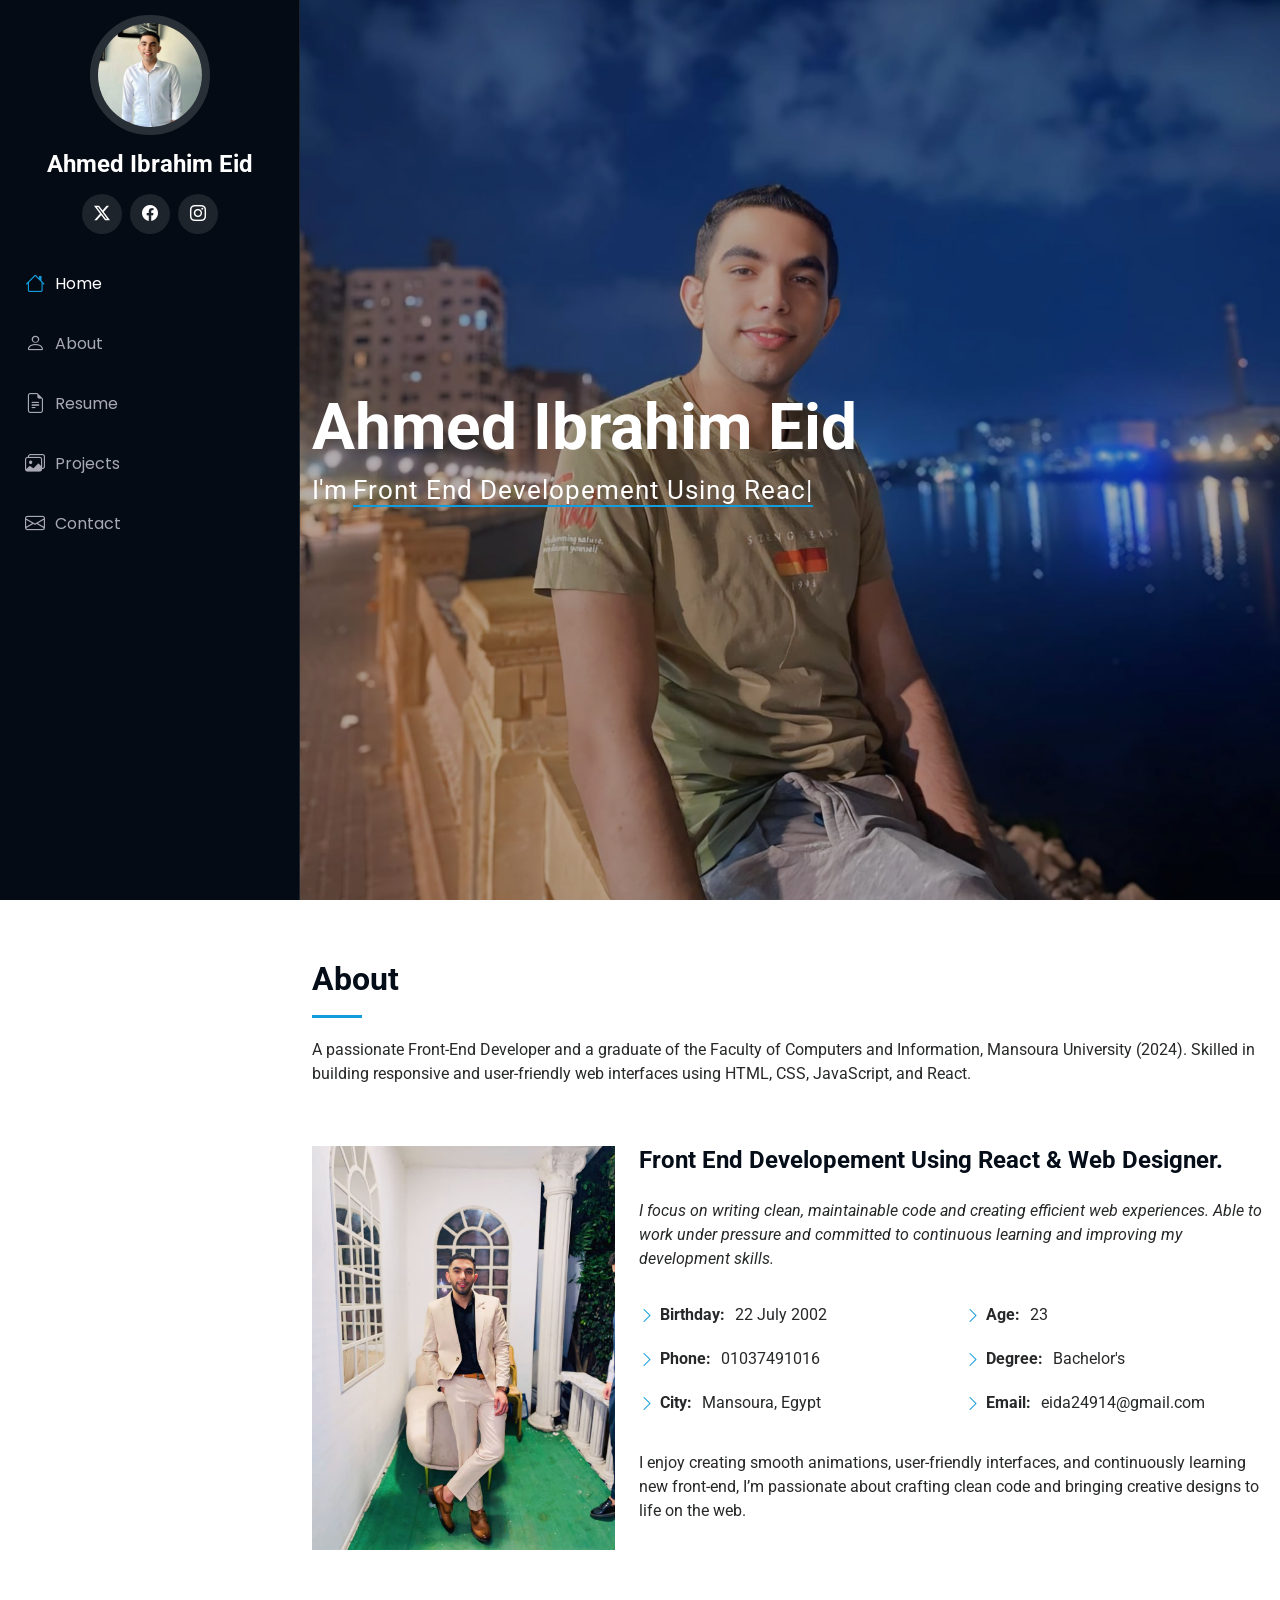
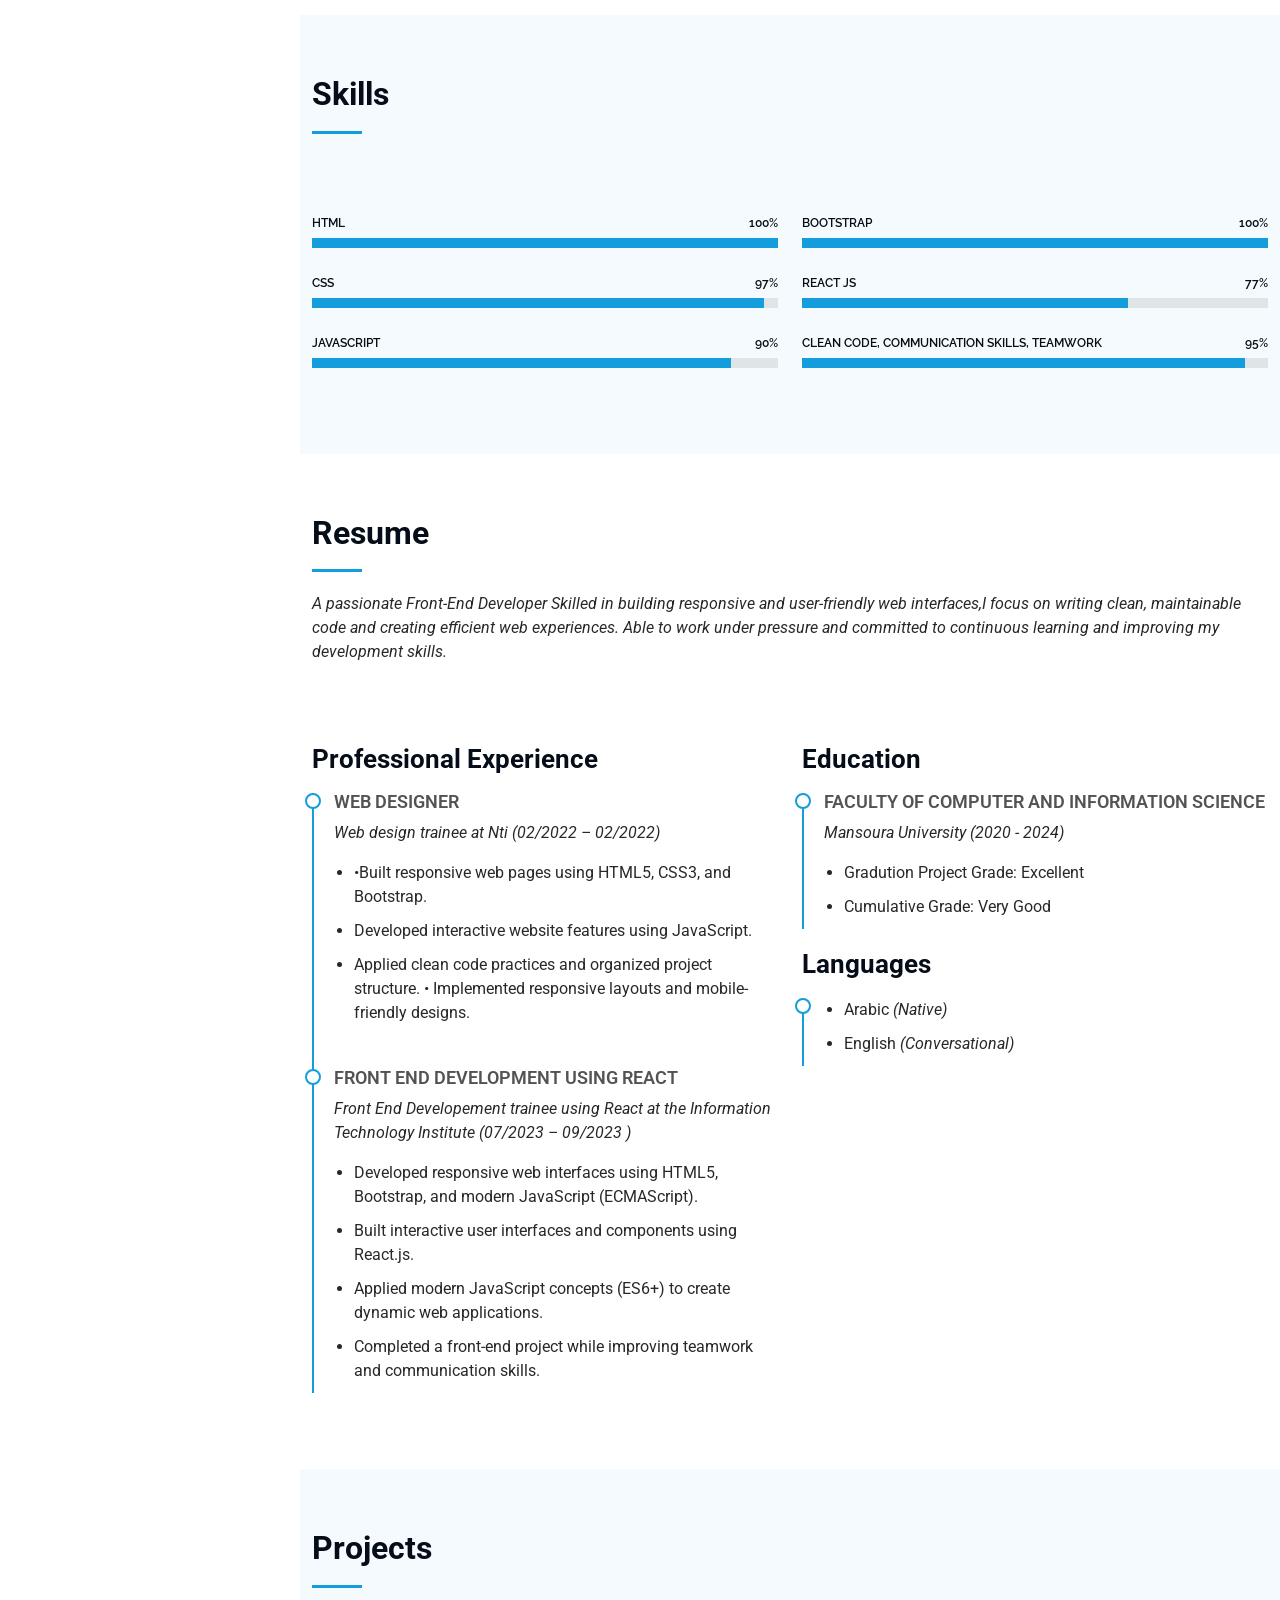
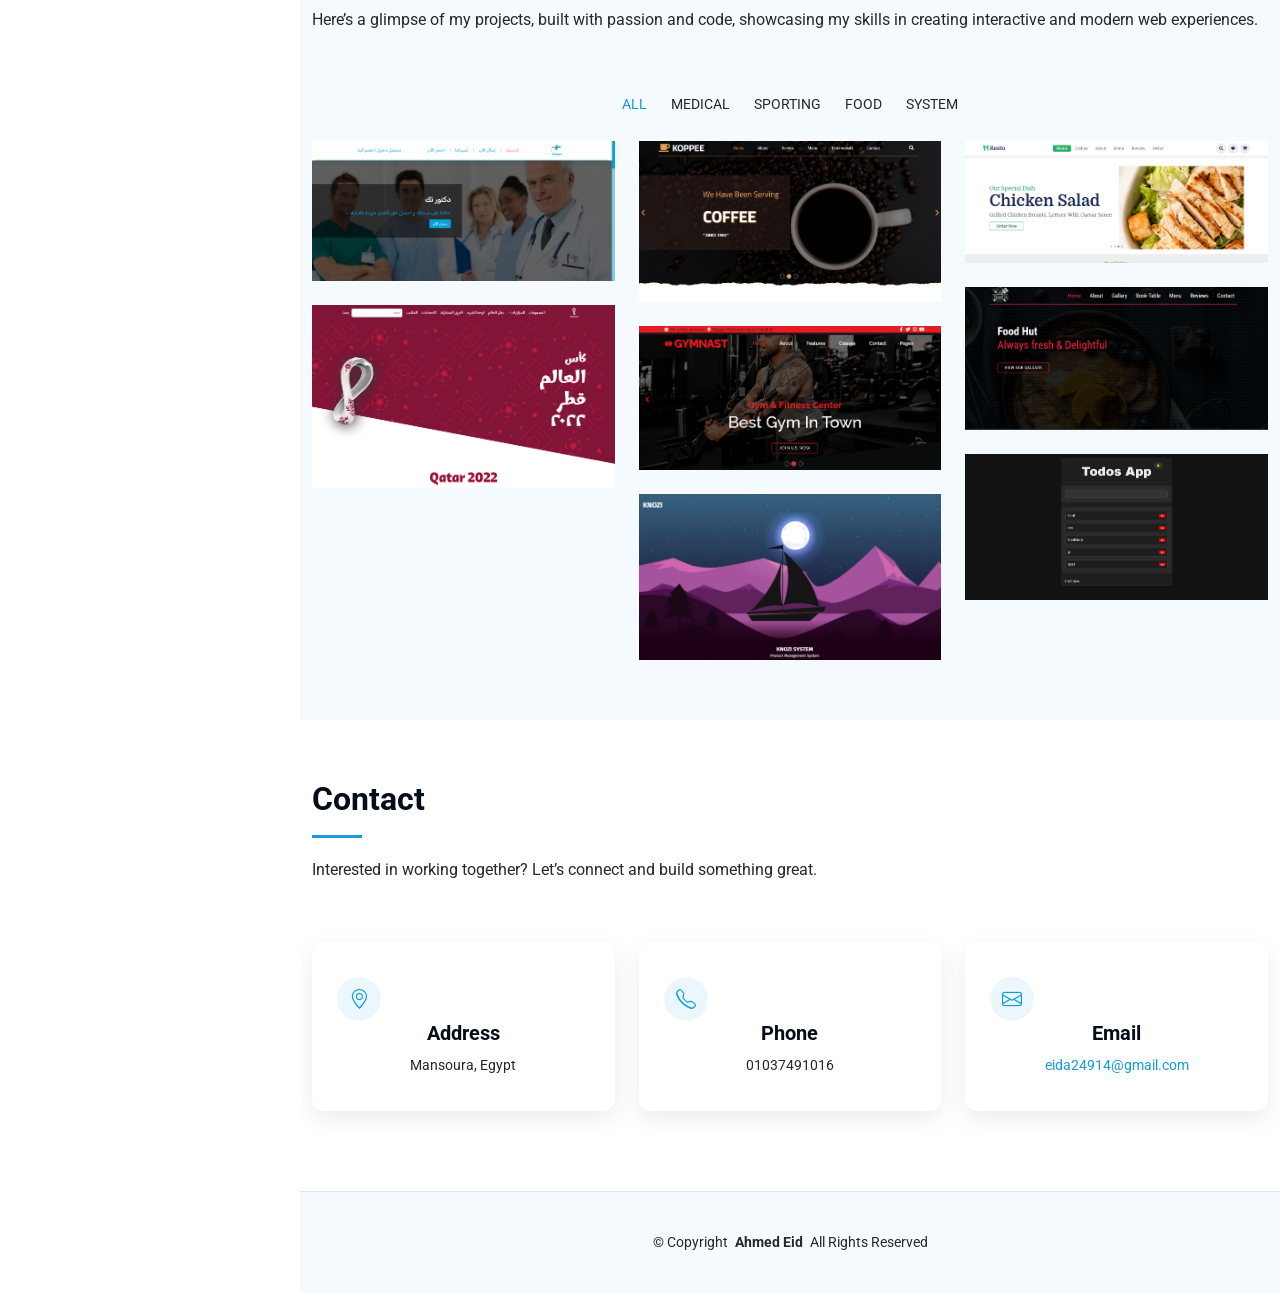
==== commit fabaf389: "Integrated Todo List project into portfolio" ====
--- a/index.html
+++ b/index.html
@@ -44,7 +44,11 @@
       <i class="header-toggle d-xl-none bi bi-list"></i>
 
       <div class="profile-img">
-        <img src="assets/img/portfolio/4.jpeg" alt="" class="img-fluid rounded-circle" />
+        <img
+          src="assets/img/portfolio/4.jpeg"
+          alt=""
+          class="img-fluid rounded-circle"
+        />
       </div>
 
       <a
@@ -94,7 +98,12 @@
     <main class="main">
       <!-- Hero Section -->
       <section id="hero" class="hero section dark-background">
-        <img src="assets/img/portfolio/6.jpeg" alt="" data-aos="fade-in" class="" />
+        <img
+          src="assets/img/portfolio/6.jpeg"
+          alt=""
+          data-aos="fade-in"
+          class=""
+        />
 
         <div class="container" data-aos="fade-up" data-aos-delay="100">
           <h2>Ahmed Ibrahim Eid</h2>
@@ -626,6 +635,40 @@
               >
                 <div class="portfolio-content h-100">
                   <img
+                    src="assets/img/todo/dark1.png"
+                    class="img-fluid"
+                    alt=""
+                  />
+                  <div class="portfolio-info">
+                    <h4>Todo App</h4>
+                    <p>
+                      A sleek and functional Todo List application designed to
+                      help users manage their daily tasks efficiently. Features
+                      a modern UI, Dark Mode support, and persistent data
+                      storage
+                    </p>
+                    <a
+                      href="assets/img/todo/light.png"
+                      title="Todo List"
+                      data-gallery="portfolio-gallery-app"
+                      class="glightbox preview-link"
+                      ><i class="bi bi-zoom-in"></i
+                    ></a>
+                    <a
+                      href="todeProject.html"
+                      title="More Details"
+                      class="details-link"
+                      ><i class="bi bi-link-45deg"></i
+                    ></a>
+                  </div>
+                </div>
+              </div>
+              <!-- End Portfolio Item -->
+              <div
+                class="col-lg-4 col-md-6 portfolio-item isotope-item filter-System"
+              >
+                <div class="portfolio-content h-100">
+                  <img
                     src="assets/img/knoziSystem/landing.png"
                     class="img-fluid"
                     alt=""
@@ -662,7 +705,10 @@
         <!-- Section Title -->
         <div class="container section-title" data-aos="fade-up">
           <h2>Contact</h2>
-          <p>Interested in working together? Let’s connect and build something great.</p>
+          <p>
+            Interested in working together? Let’s connect and build something
+            great.
+          </p>
         </div>
         <!-- End Section Title -->
 
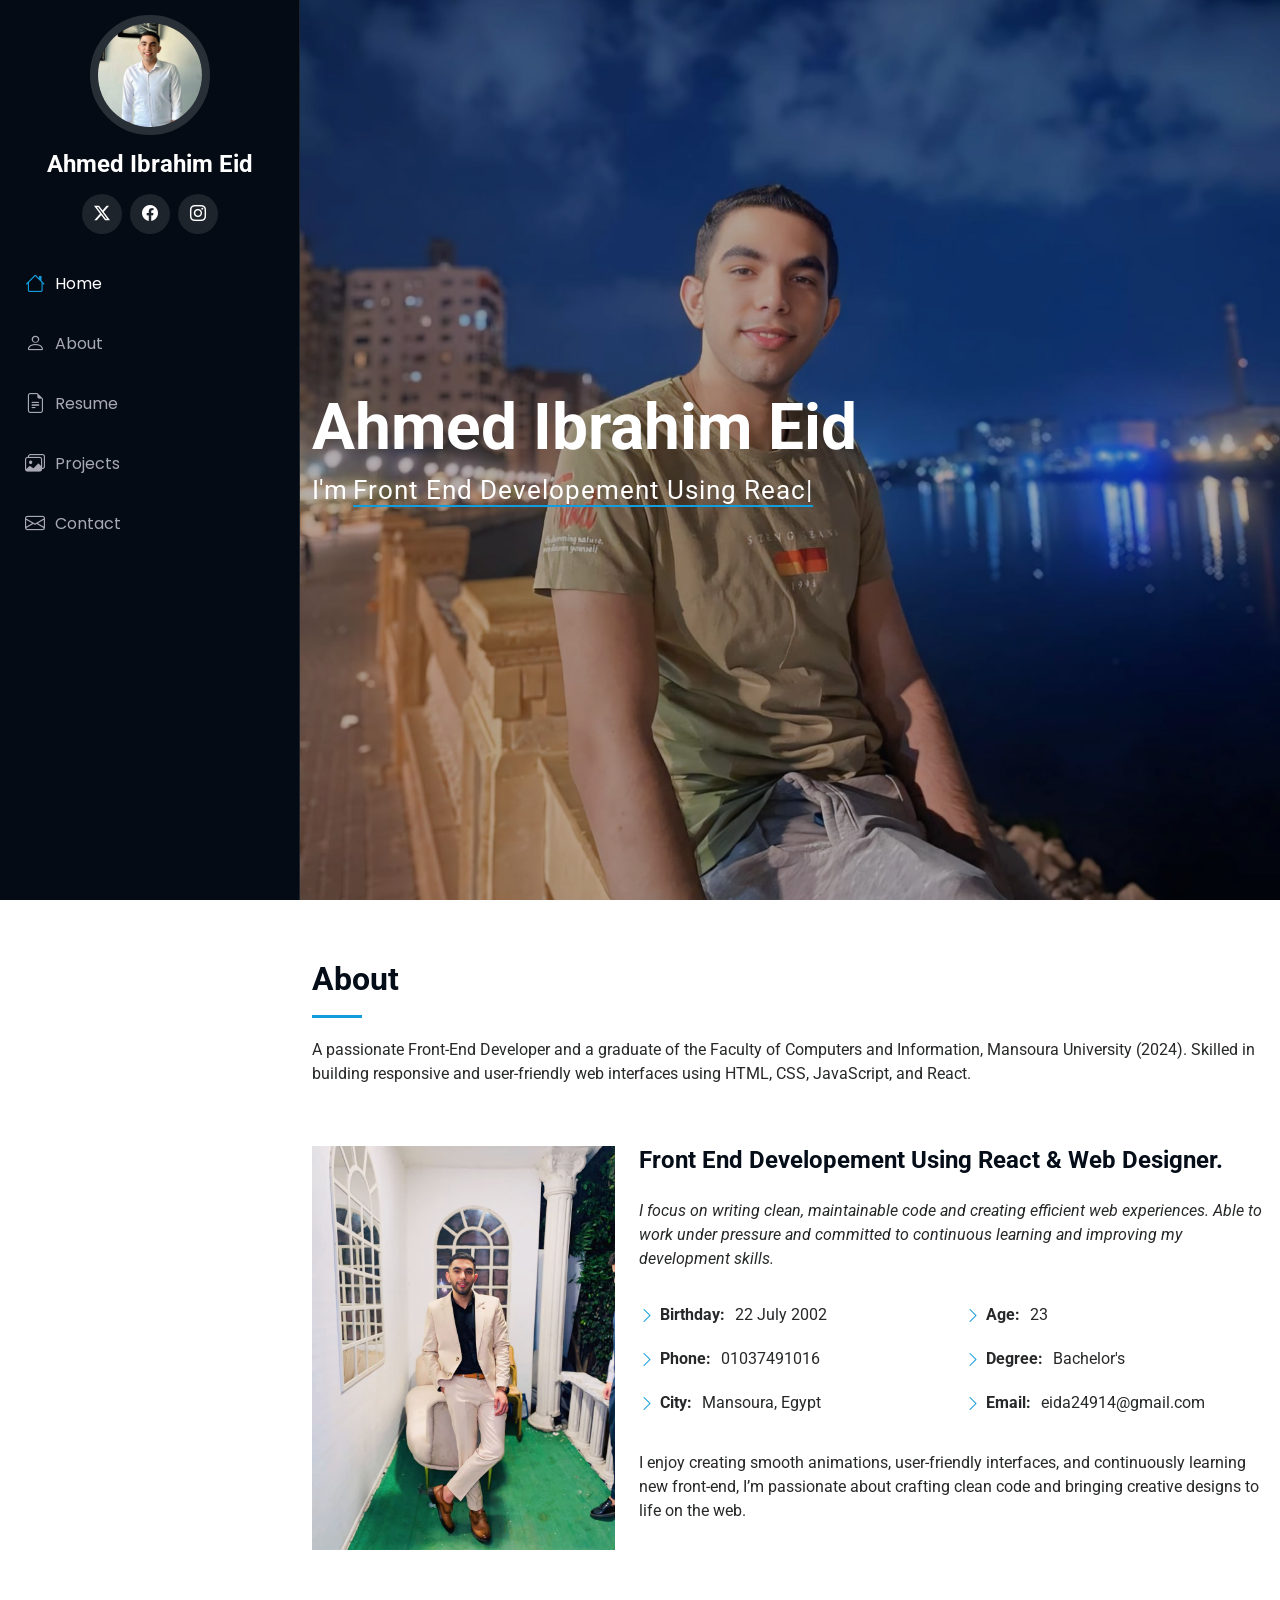
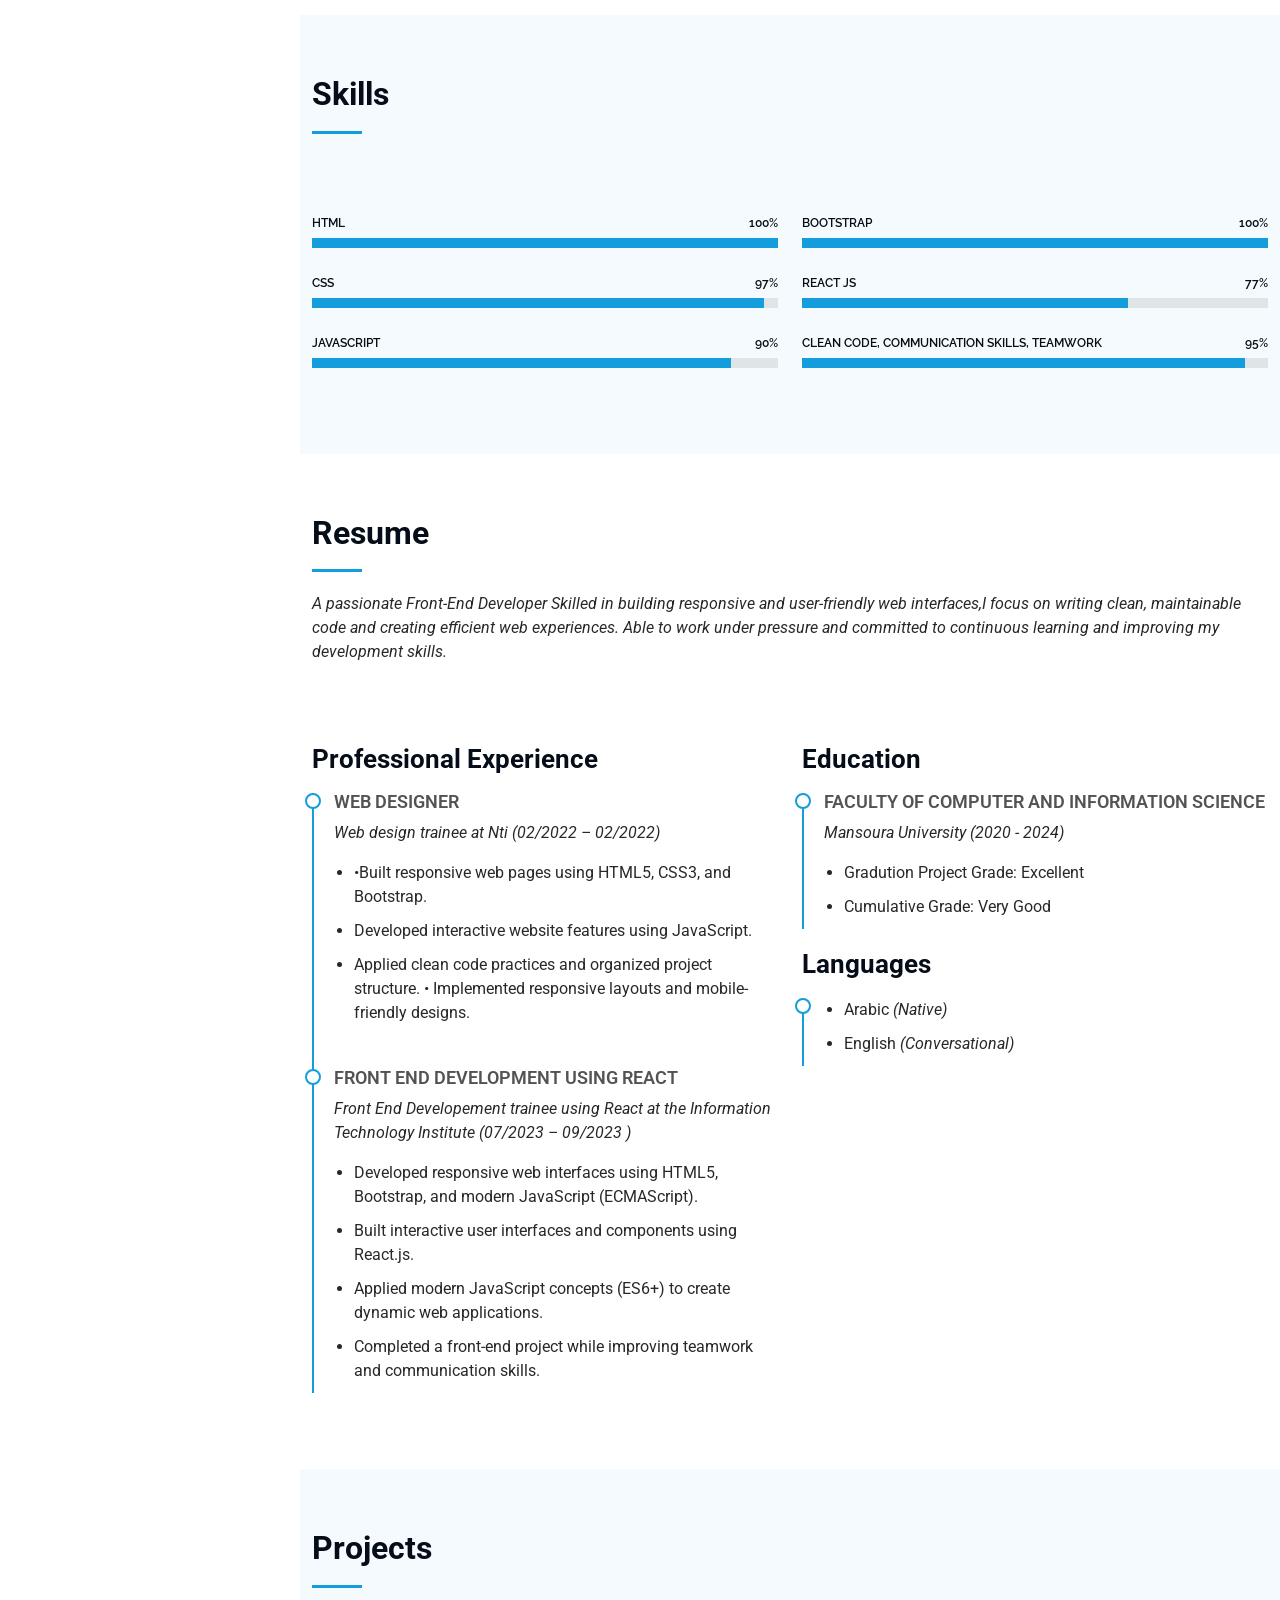
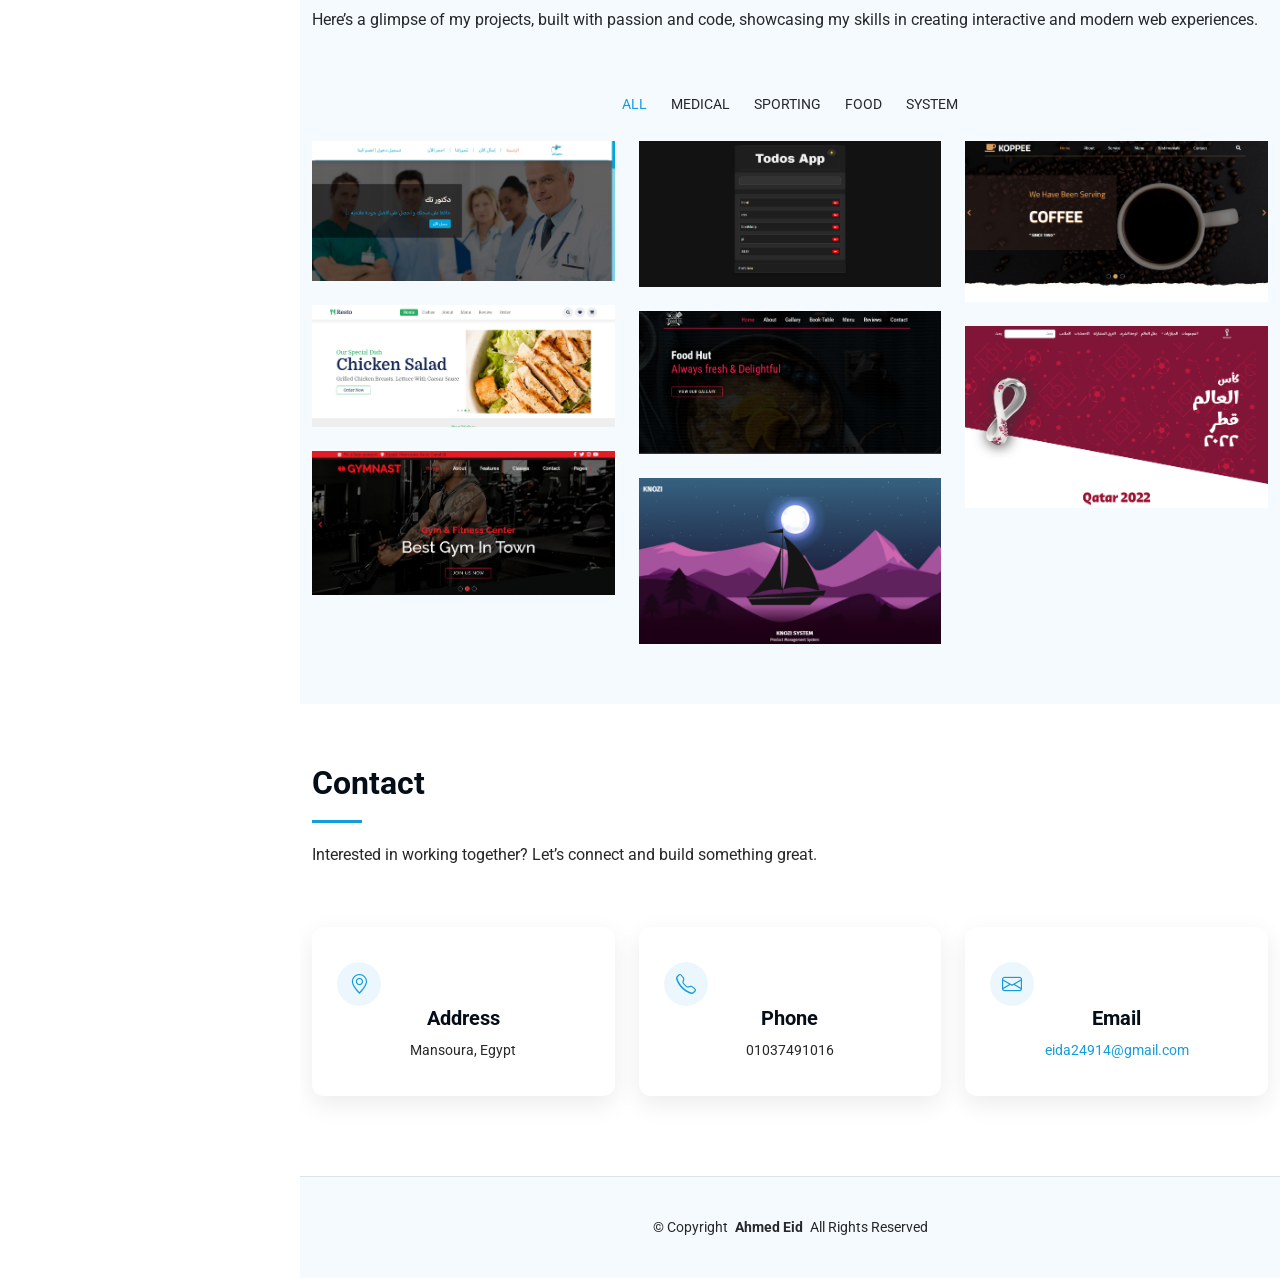
==== commit 30aaae5a: "Add Todo List project to portfolio" ====
--- a/index.html
+++ b/index.html
@@ -483,154 +483,6 @@
               <!-- End Portfolio Item -->
 
               <div
-                class="col-lg-4 col-md-6 portfolio-item isotope-item filter-Food"
-              >
-                <div class="portfolio-content h-100">
-                  <img
-                    src="assets/img/coffeProject/landing.png"
-                    class="img-fluid"
-                    alt=""
-                  />
-                  <div class="portfolio-info">
-                    <h4>Coffee</h4>
-                    <p>Coffee website</p>
-                    <a
-                      href="assets/img/coffeProject/main.png"
-                      title="Coffee Website"
-                      data-gallery="portfolio-gallery-product"
-                      class="glightbox preview-link"
-                      ><i class="bi bi-zoom-in"></i
-                    ></a>
-                    <a
-                      href="coffeeProject.html"
-                      title="More Details"
-                      class="details-link"
-                      ><i class="bi bi-link-45deg"></i
-                    ></a>
-                  </div>
-                </div>
-              </div>
-              <!-- End Portfolio Item -->
-
-              <div
-                class="col-lg-4 col-md-6 portfolio-item isotope-item filter-Food"
-              >
-                <div class="portfolio-content h-100">
-                  <img
-                    src="assets/img/RestoProject/landing.png"
-                    class="img-fluid"
-                    alt=""
-                  />
-                  <div class="portfolio-info">
-                    <h4>Resto</h4>
-                    <p>Restaurant Website</p>
-                    <a
-                      href="assets/img/RestoProject/main.png"
-                      title=" Food Website"
-                      data-gallery="portfolio-gallery-branding"
-                      class="glightbox preview-link"
-                      ><i class="bi bi-zoom-in"></i
-                    ></a>
-                    <a
-                      href="restoProject.html"
-                      title="More Details"
-                      class="details-link"
-                      ><i class="bi bi-link-45deg"></i
-                    ></a>
-                  </div>
-                </div>
-              </div>
-              <!-- End Portfolio Item -->
-              <div
-                class="col-lg-4 col-md-6 portfolio-item isotope-item filter-Food"
-              >
-                <div class="portfolio-content h-100">
-                  <img
-                    src="assets/img/foodHutProject/landing.png"
-                    class="img-fluid"
-                    alt=""
-                  />
-                  <div class="portfolio-info">
-                    <h4>Food Hut</h4>
-                    <p>Restaurant Website</p>
-                    <a
-                      href="assets/img/foodHutProject/main.png"
-                      title=" Food Website"
-                      data-gallery="portfolio-gallery-branding"
-                      class="glightbox preview-link"
-                      ><i class="bi bi-zoom-in"></i
-                    ></a>
-                    <a
-                      href="foodHutProject.html"
-                      title="More Details"
-                      class="details-link"
-                      ><i class="bi bi-link-45deg"></i
-                    ></a>
-                  </div>
-                </div>
-              </div>
-              <!-- End Portfolio Item -->
-
-              <div
-                class="col-lg-4 col-md-6 portfolio-item isotope-item filter-Sporting"
-              >
-                <div class="portfolio-content h-100">
-                  <img
-                    src="assets/img/fifa/landing.png"
-                    class="img-fluid"
-                    alt=""
-                  />
-                  <div class="portfolio-info">
-                    <h4>Fifa-Qater-2022</h4>
-                    <p>Football website</p>
-                    <a
-                      href="assets/img/fifa/main.png"
-                      title="Fifa-Qater-2022"
-                      data-gallery="portfolio-gallery-book"
-                      class="glightbox preview-link"
-                      ><i class="bi bi-zoom-in"></i
-                    ></a>
-                    <a
-                      href="fifaQaterProject.html"
-                      title="More Details"
-                      class="details-link"
-                      ><i class="bi bi-link-45deg"></i
-                    ></a>
-                  </div>
-                </div>
-              </div>
-              <!-- End Portfolio Item -->
-              <div
-                class="col-lg-4 col-md-6 portfolio-item isotope-item filter-Sporting"
-              >
-                <div class="portfolio-content h-100">
-                  <img
-                    src="assets/img/gymProject/landing.png"
-                    class="img-fluid"
-                    alt=""
-                  />
-                  <div class="portfolio-info">
-                    <h4>Gym</h4>
-                    <p>fitness website</p>
-                    <a
-                      href="assets/img/gymProject/main.png"
-                      title="Gym"
-                      data-gallery="portfolio-gallery-book"
-                      class="glightbox preview-link"
-                      ><i class="bi bi-zoom-in"></i
-                    ></a>
-                    <a
-                      href="gymProject.html"
-                      title="More Details"
-                      class="details-link"
-                      ><i class="bi bi-link-45deg"></i
-                    ></a>
-                  </div>
-                </div>
-              </div>
-              <!-- End Portfolio Item -->
-
-              <div
                 class="col-lg-4 col-md-6 portfolio-item isotope-item filter-System"
               >
                 <div class="portfolio-content h-100">
@@ -655,7 +507,7 @@
                       ><i class="bi bi-zoom-in"></i
                     ></a>
                     <a
-                      href="todeProject.html"
+                      href="todoProject.html"
                       title="More Details"
                       class="details-link"
                       ><i class="bi bi-link-45deg"></i
@@ -664,6 +516,155 @@
                 </div>
               </div>
               <!-- End Portfolio Item -->
+
+              <div
+                class="col-lg-4 col-md-6 portfolio-item isotope-item filter-Food"
+              >
+                <div class="portfolio-content h-100">
+                  <img
+                    src="assets/img/coffeProject/landing.png"
+                    class="img-fluid"
+                    alt=""
+                  />
+                  <div class="portfolio-info">
+                    <h4>Coffee</h4>
+                    <p>Coffee website</p>
+                    <a
+                      href="assets/img/coffeProject/main.png"
+                      title="Coffee Website"
+                      data-gallery="portfolio-gallery-product"
+                      class="glightbox preview-link"
+                      ><i class="bi bi-zoom-in"></i
+                    ></a>
+                    <a
+                      href="coffeeProject.html"
+                      title="More Details"
+                      class="details-link"
+                      ><i class="bi bi-link-45deg"></i
+                    ></a>
+                  </div>
+                </div>
+              </div>
+              <!-- End Portfolio Item -->
+
+              <div
+                class="col-lg-4 col-md-6 portfolio-item isotope-item filter-Food"
+              >
+                <div class="portfolio-content h-100">
+                  <img
+                    src="assets/img/RestoProject/landing.png"
+                    class="img-fluid"
+                    alt=""
+                  />
+                  <div class="portfolio-info">
+                    <h4>Resto</h4>
+                    <p>Restaurant Website</p>
+                    <a
+                      href="assets/img/RestoProject/main.png"
+                      title=" Food Website"
+                      data-gallery="portfolio-gallery-branding"
+                      class="glightbox preview-link"
+                      ><i class="bi bi-zoom-in"></i
+                    ></a>
+                    <a
+                      href="restoProject.html"
+                      title="More Details"
+                      class="details-link"
+                      ><i class="bi bi-link-45deg"></i
+                    ></a>
+                  </div>
+                </div>
+              </div>
+              <!-- End Portfolio Item -->
+              <div
+                class="col-lg-4 col-md-6 portfolio-item isotope-item filter-Food"
+              >
+                <div class="portfolio-content h-100">
+                  <img
+                    src="assets/img/foodHutProject/landing.png"
+                    class="img-fluid"
+                    alt=""
+                  />
+                  <div class="portfolio-info">
+                    <h4>Food Hut</h4>
+                    <p>Restaurant Website</p>
+                    <a
+                      href="assets/img/foodHutProject/main.png"
+                      title=" Food Website"
+                      data-gallery="portfolio-gallery-branding"
+                      class="glightbox preview-link"
+                      ><i class="bi bi-zoom-in"></i
+                    ></a>
+                    <a
+                      href="foodHutProject.html"
+                      title="More Details"
+                      class="details-link"
+                      ><i class="bi bi-link-45deg"></i
+                    ></a>
+                  </div>
+                </div>
+              </div>
+              <!-- End Portfolio Item -->
+
+              <div
+                class="col-lg-4 col-md-6 portfolio-item isotope-item filter-Sporting"
+              >
+                <div class="portfolio-content h-100">
+                  <img
+                    src="assets/img/fifa/landing.png"
+                    class="img-fluid"
+                    alt=""
+                  />
+                  <div class="portfolio-info">
+                    <h4>Fifa-Qater-2022</h4>
+                    <p>Football website</p>
+                    <a
+                      href="assets/img/fifa/main.png"
+                      title="Fifa-Qater-2022"
+                      data-gallery="portfolio-gallery-book"
+                      class="glightbox preview-link"
+                      ><i class="bi bi-zoom-in"></i
+                    ></a>
+                    <a
+                      href="fifaQaterProject.html"
+                      title="More Details"
+                      class="details-link"
+                      ><i class="bi bi-link-45deg"></i
+                    ></a>
+                  </div>
+                </div>
+              </div>
+              <!-- End Portfolio Item -->
+              <div
+                class="col-lg-4 col-md-6 portfolio-item isotope-item filter-Sporting"
+              >
+                <div class="portfolio-content h-100">
+                  <img
+                    src="assets/img/gymProject/landing.png"
+                    class="img-fluid"
+                    alt=""
+                  />
+                  <div class="portfolio-info">
+                    <h4>Gym</h4>
+                    <p>fitness website</p>
+                    <a
+                      href="assets/img/gymProject/main.png"
+                      title="Gym"
+                      data-gallery="portfolio-gallery-book"
+                      class="glightbox preview-link"
+                      ><i class="bi bi-zoom-in"></i
+                    ></a>
+                    <a
+                      href="gymProject.html"
+                      title="More Details"
+                      class="details-link"
+                      ><i class="bi bi-link-45deg"></i
+                    ></a>
+                  </div>
+                </div>
+              </div>
+              <!-- End Portfolio Item -->
+
               <div
                 class="col-lg-4 col-md-6 portfolio-item isotope-item filter-System"
               >
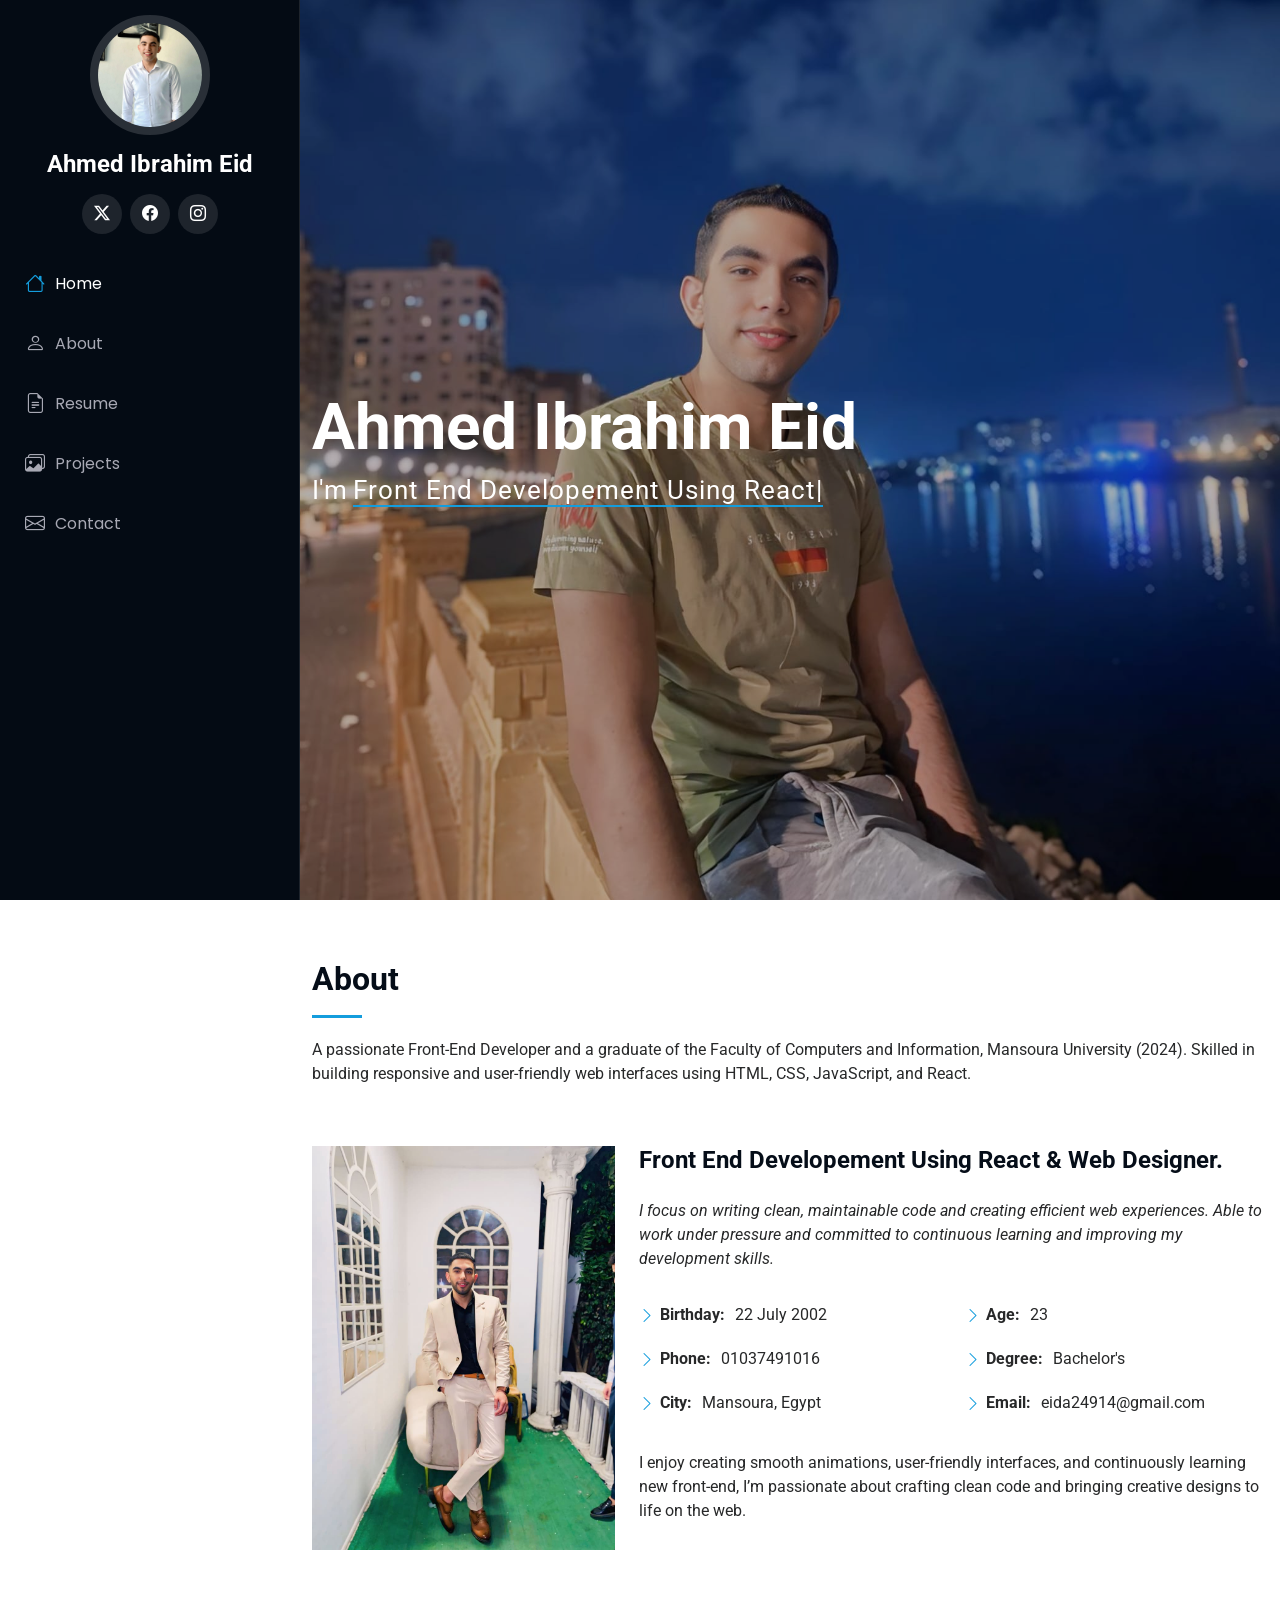
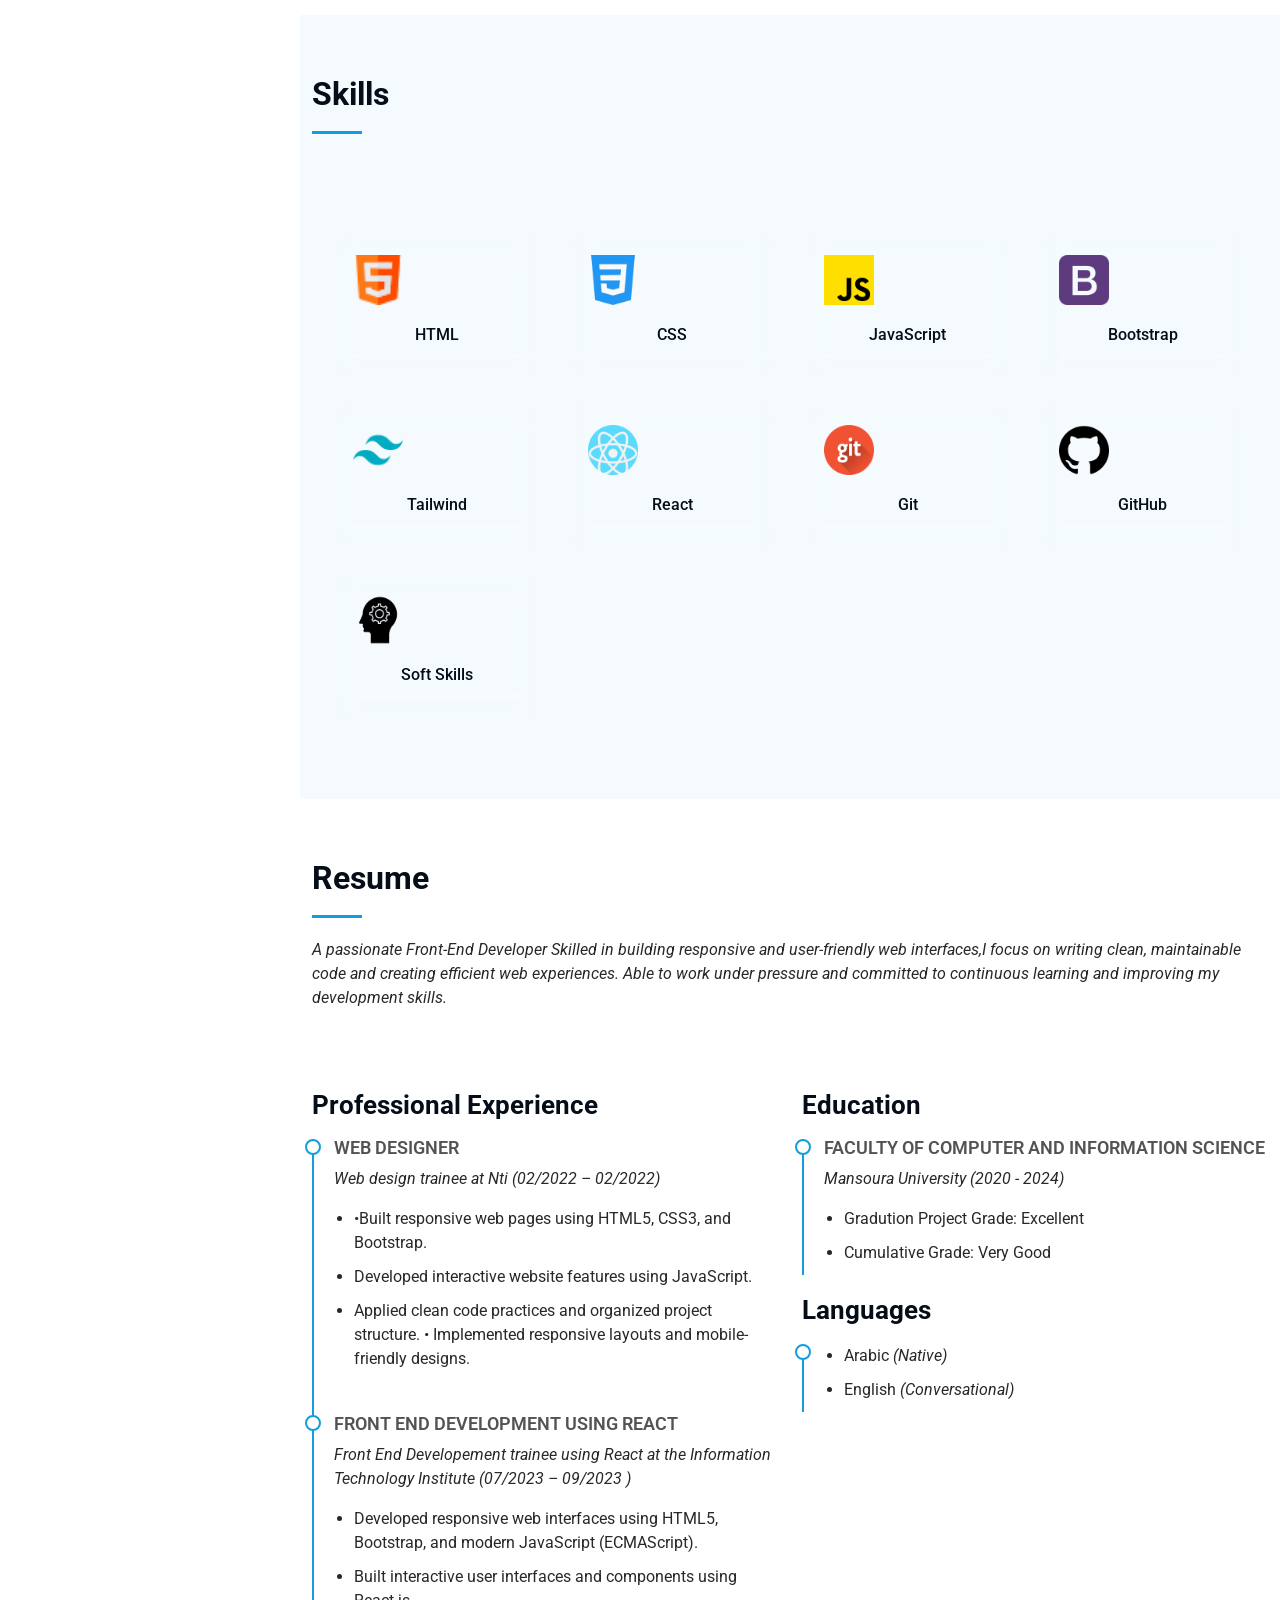
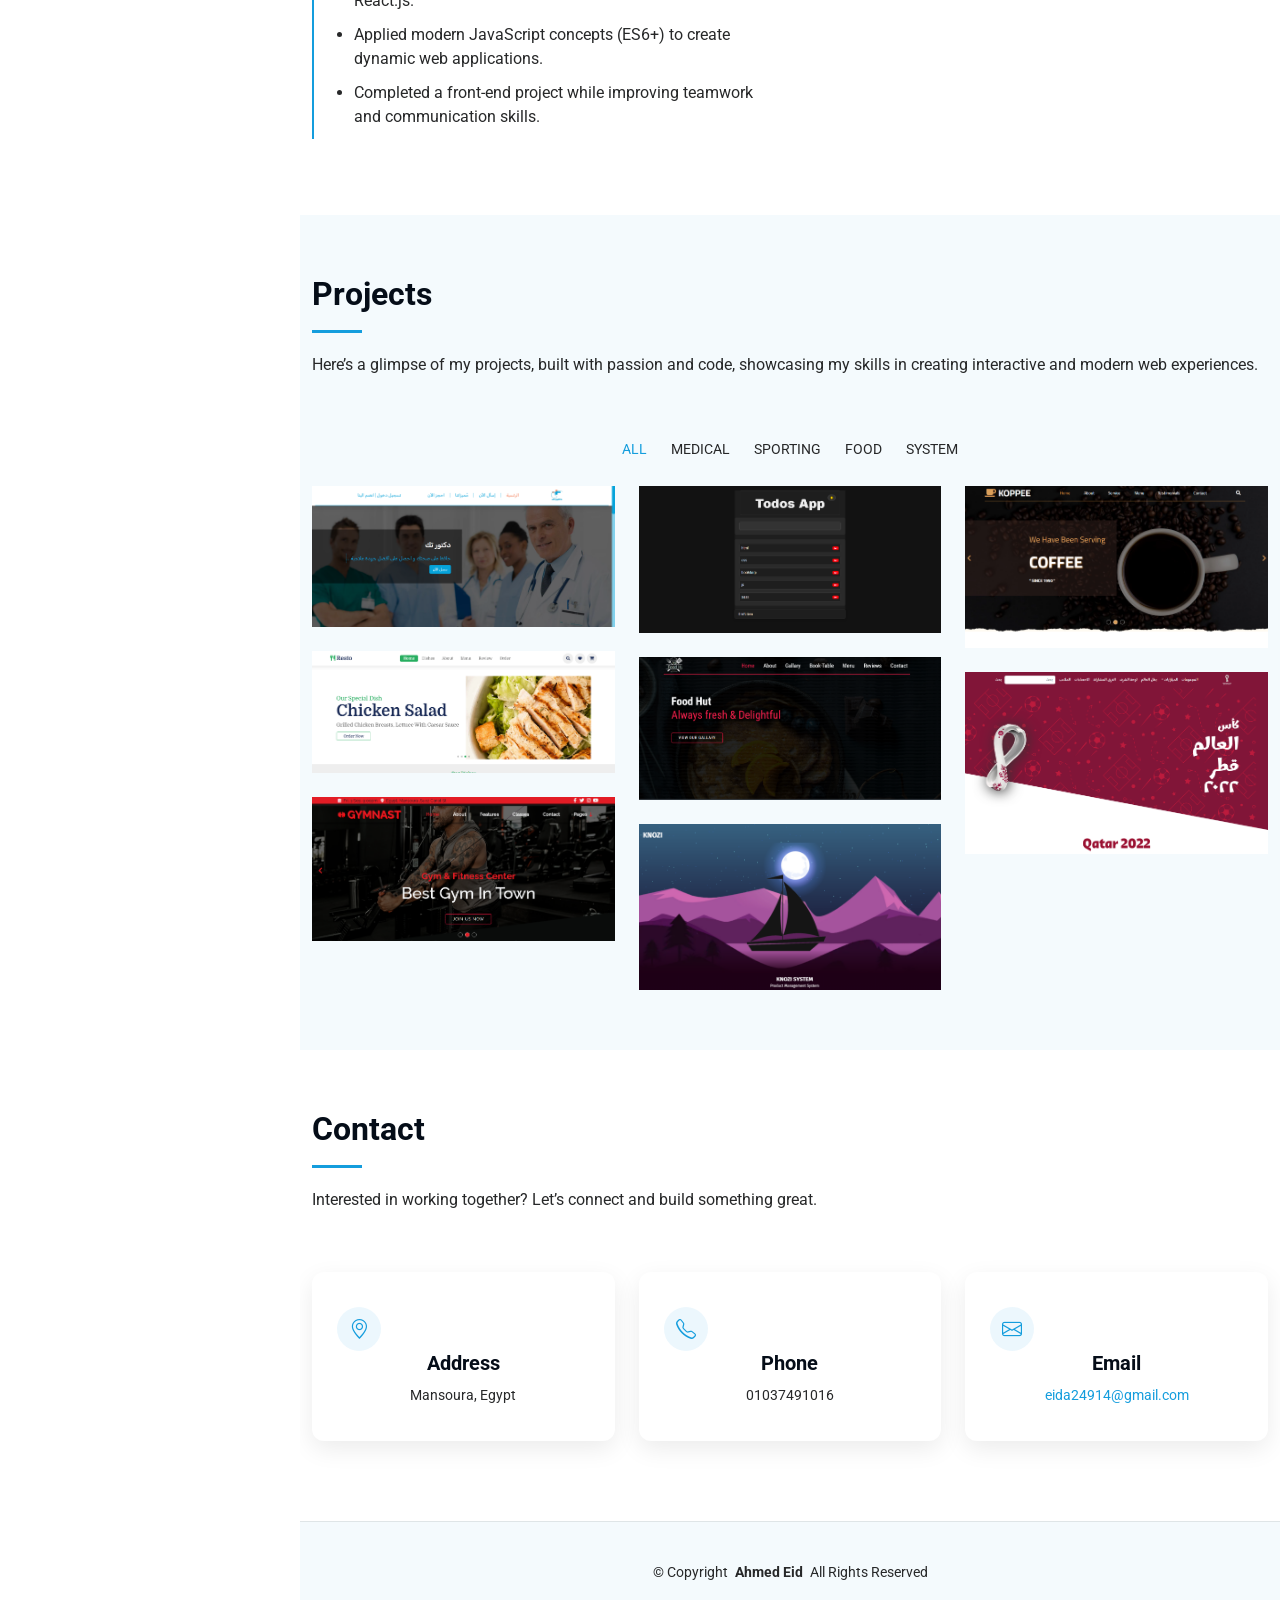
==== commit 680ad2e9: "Update skills section with glassmorphism cards and add Git + GitHub + Tailwind and Icons" ====
--- a/index.html
+++ b/index.html
@@ -205,109 +205,106 @@
         <div class="container section-title" data-aos="fade-up">
           <h2>Skills</h2>
         </div>
-        <!-- End Section Title -->
 
         <div class="container" data-aos="fade-up" data-aos-delay="100">
-          <div class="row skills-content skills-animation">
-            <div class="col-lg-6">
-              <div class="progress">
-                <span class="skill"
-                  ><span>HTML</span> <i class="val">100%</i></span
-                >
-                <div class="progress-bar-wrap">
-                  <div
-                    class="progress-bar"
-                    role="progressbar"
-                    aria-valuenow="100"
-                    aria-valuemin="0"
-                    aria-valuemax="100"
-                  ></div>
-                </div>
-              </div>
-              <!-- End Skills Item -->
-
-              <div class="progress">
-                <span class="skill"
-                  ><span>CSS</span> <i class="val">97%</i></span
-                >
-                <div class="progress-bar-wrap">
-                  <div
-                    class="progress-bar"
-                    role="progressbar"
-                    aria-valuenow="97"
-                    aria-valuemin="0"
-                    aria-valuemax="100"
-                  ></div>
-                </div>
-              </div>
-              <!-- End Skills Item -->
-
-              <div class="progress">
-                <span class="skill"
-                  ><span>JavaScript</span> <i class="val">90%</i></span
-                >
-                <div class="progress-bar-wrap">
-                  <div
-                    class="progress-bar"
-                    role="progressbar"
-                    aria-valuenow="90"
-                    aria-valuemin="0"
-                    aria-valuemax="100"
-                  ></div>
-                </div>
-              </div>
-              <!-- End Skills Item -->
-            </div>
-
-            <div class="col-lg-6">
-              <div class="progress">
-                <span class="skill"
-                  ><span>BootStrap</span> <i class="val">100%</i></span
-                >
-                <div class="progress-bar-wrap">
-                  <div
-                    class="progress-bar"
-                    role="progressbar"
-                    aria-valuenow="100"
-                    aria-valuemin="0"
-                    aria-valuemax="100"
-                  ></div>
-                </div>
-              </div>
-              <!-- End Skills Item -->
-
-              <div class="progress">
-                <span class="skill"
-                  ><span>React Js</span> <i class="val">77%</i></span
-                >
-                <div class="progress-bar-wrap">
-                  <div
-                    class="progress-bar"
-                    role="progressbar"
-                    aria-valuenow="70"
-                    aria-valuemin="0"
-                    aria-valuemax="100"
-                  ></div>
-                </div>
-              </div>
-              <!-- End Skills Item -->
-
-              <div class="progress">
-                <span class="skill"
-                  ><span>Clean Code, Communication Skills, Teamwork</span>
-                  <i class="val">95%</i></span
-                >
-                <div class="progress-bar-wrap">
-                  <div
-                    class="progress-bar"
-                    role="progressbar"
-                    aria-valuenow="95"
-                    aria-valuemin="0"
-                    aria-valuemax="100"
-                  ></div>
-                </div>
-              </div>
-              <!-- End Skills Item -->
+          <div class="skills-container">
+            <!-- HTML -->
+            <div class="card">
+              <img
+                src="assets/img/html.png"
+              />
+              <h3>HTML</h3>
+              <div class="line-container">
+                <div class="line html"></div>
+              </div>
+            </div>
+
+            <!-- CSS -->
+            <div class="card">
+              <img
+                src="assets/img/css-3.png"
+              />
+              <h3>CSS</h3>
+              <div class="line-container">
+                <div class="line css"></div>
+              </div>
+            </div>
+
+            <!-- JS -->
+            <div class="card">
+              <img
+                src="assets/img/js.png"
+              />
+              <h3>JavaScript</h3>
+              <div class="line-container">
+                <div class="line js"></div>
+              </div>
+            </div>
+
+            <!-- Bootstrap -->
+            <div class="card">
+              <img
+                src="assets/img/bootstrap.png"
+              />
+              <h3>Bootstrap</h3>
+              <div class="line-container">
+                <div class="line bootstrap"></div>
+              </div>
+            </div>
+
+          
+            <!-- Tailwind -->
+            <div class="card">
+              <img
+                src="assets/img/tailwind.png"
+              />
+              <h3>Tailwind</h3>
+              <div class="line-container">
+                <div class="line tailwind"></div>
+              </div>
+            </div>
+            <!-- React -->
+            <div class="card">
+              <img
+                src="assets/img/react.png"
+              />
+              <h3>React</h3>
+              <div class="line-container">
+                <div class="line react"></div>
+              </div>
+            </div>
+
+             <!-- Git -->
+            <div class="card">
+              <img
+                src="assets/img/git.png"
+              />
+              <h3>Git</h3>
+              <div class="line-container">
+                <div class="line git"></div>
+              </div>
+            </div>
+
+            <!-- GitHub -->
+            <div class="card">
+              <img
+                src="assets/img/github.png"
+              />
+              <h3>GitHub</h3>
+              <div class="line-container">
+                <div class="line github"></div>
+              </div>
+            </div>
+
+            <!-- Soft Skills -->
+            <div class="card">
+              <img
+                src="assets/img/soft-skillspng.png"
+              />
+              <h3>Soft Skills</h3>
+              <div class="line-container">
+                <div class="line soft"></div>
+              </div>
             </div>
           </div>
         </div>
--- a/assets/css/main.css
+++ b/assets/css/main.css
@@ -621,40 +621,74 @@
 /*--------------------------------------------------------------
 # Skills Section
 --------------------------------------------------------------*/
-.skills .progress {
-  height: 60px;
-  display: block;
-  background: none;
-  border-radius: 0;
-}
-
-.skills .progress .skill {
-  color: var(--heading-color);
-  padding: 0;
-  margin: 0 0 6px 0;
-  text-transform: uppercase;
-  display: block;
-  font-weight: 600;
-  font-family: var(--heading-font);
-}
-
-.skills .progress .skill .val {
-  float: right;
-  font-style: normal;
-}
-
-.skills .progress-bar-wrap {
-  background: color-mix(in srgb, var(--default-color), transparent 90%);
-  height: 10px;
-}
-
-.skills .progress-bar {
-  width: 1px;
-  height: 10px;
-  transition: 0.9s;
-  background-color: var(--accent-color);
-}
-
+/* Grid */
+.skills-container {
+  display: grid;
+  grid-template-columns: repeat(auto-fit, minmax(200px, 1fr));
+  gap: 25px;
+  padding: 20px;
+}
+
+/* Glass Card */
+.card {
+  backdrop-filter: blur(12px);
+  background: rgba(255, 255, 255, 0.08);
+  border: 1px solid rgba(255, 255, 255, 0.2);
+  border-radius: 20px;
+  padding: 20px;
+  text-align: center;
+  color: #fff;
+  transition: 0.3s ease;
+  cursor: pointer;
+}
+
+/* Hover */
+.card:hover {
+  transform: translateY(-10px) scale(1.05);
+  box-shadow: 0 0 20px rgba(255,255,255,0.15);
+}
+
+.card img {
+  width: 50px;
+  margin-bottom: 10px;
+}
+
+.card h3 {
+  font-size: 16px;
+  margin: 10px 0;
+}
+
+/* Line */
+.line-container {
+  width: 100%;
+  height: 4px;
+  background: rgba(255,255,255,0.2);
+  border-radius: 10px;
+  overflow: hidden;
+}
+
+.line {
+  height: 100%;
+  width: 100%;
+  transform: scaleX(0);
+  transform-origin: left;
+  transition: transform 0.5s ease;
+}
+
+.card:hover .line {
+  transform: scaleX(1);
+}
+
+/* Colors */
+.html { background: #f97316; }
+.css { background: #3b82f6; }
+.js { background: #facc15; }
+.bootstrap { background: #7c3aed; }
+.react { background: #22d3ee; }
+.git { background: #f05032; }
+.github { background: #000; }
+.tailwind { background: #38bdf8; }
+.soft { background: #000; }
 /*--------------------------------------------------------------
 # Resume Section
 --------------------------------------------------------------*/
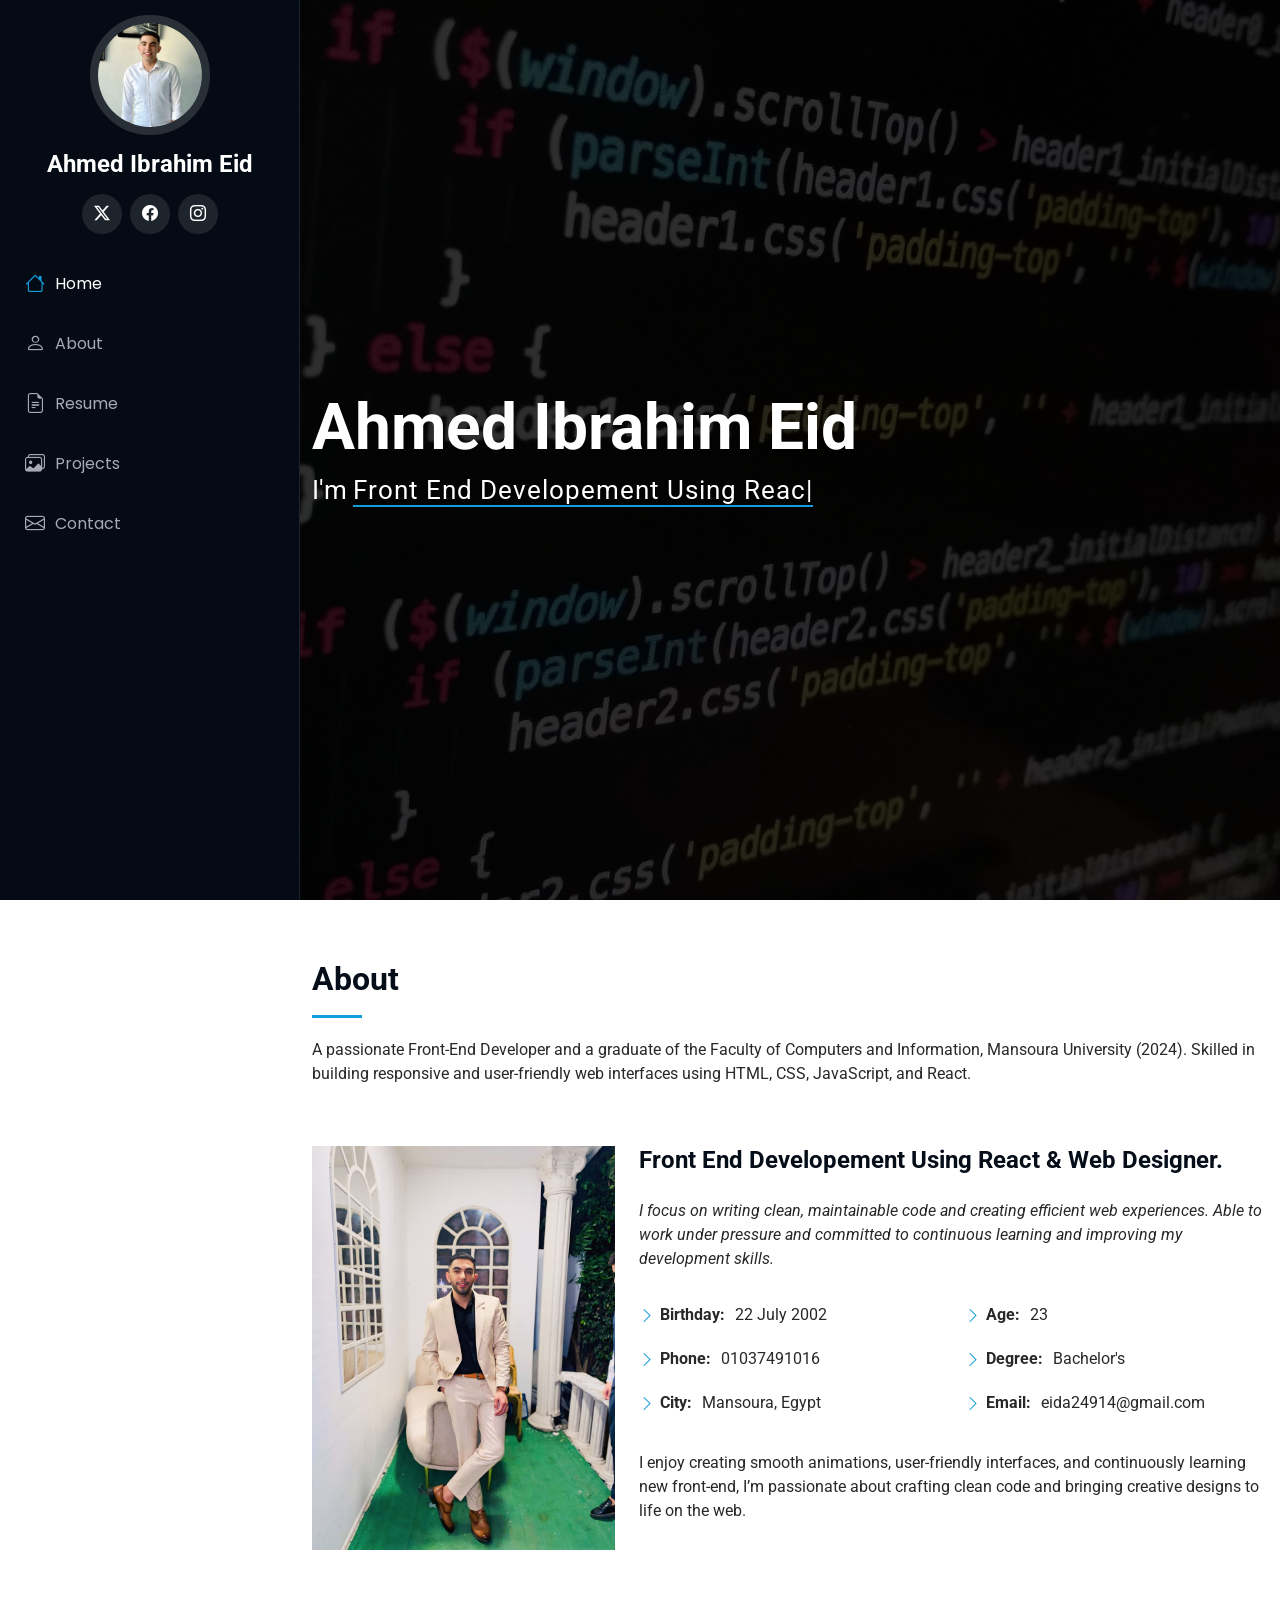
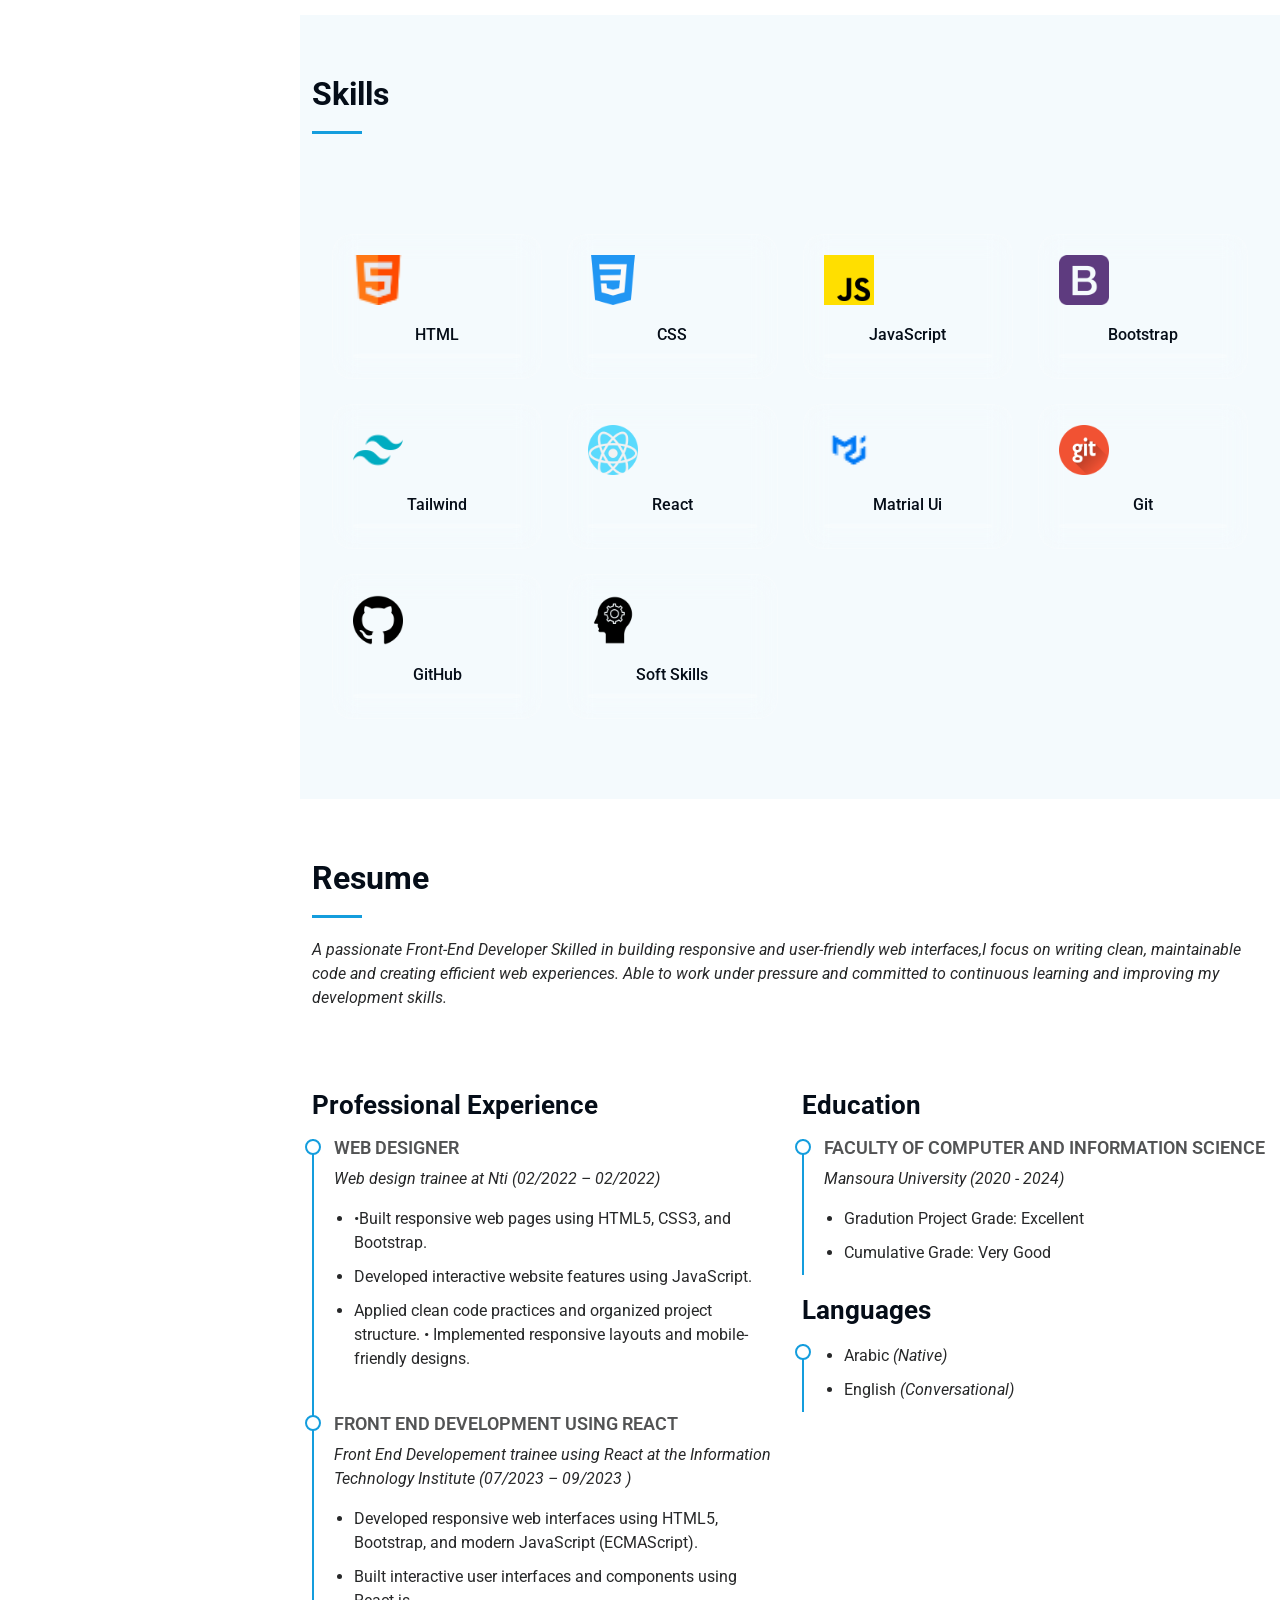
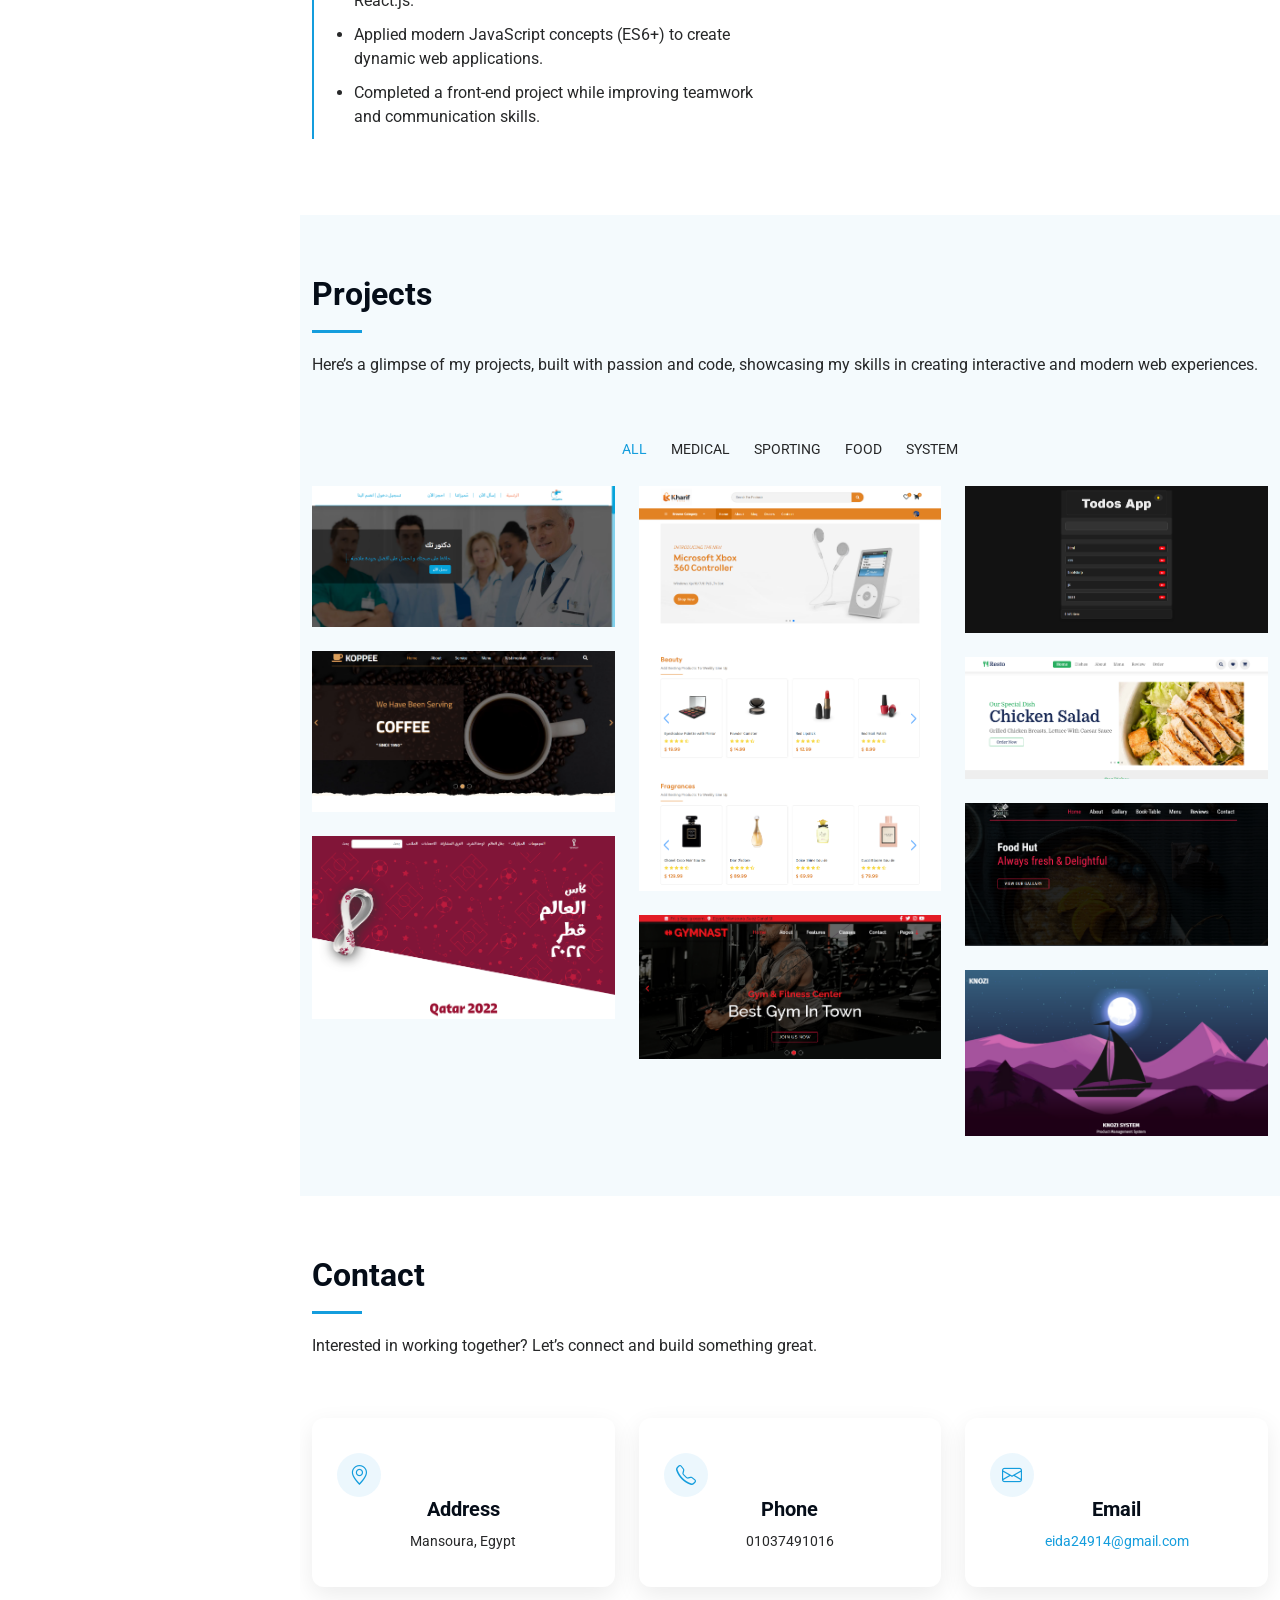
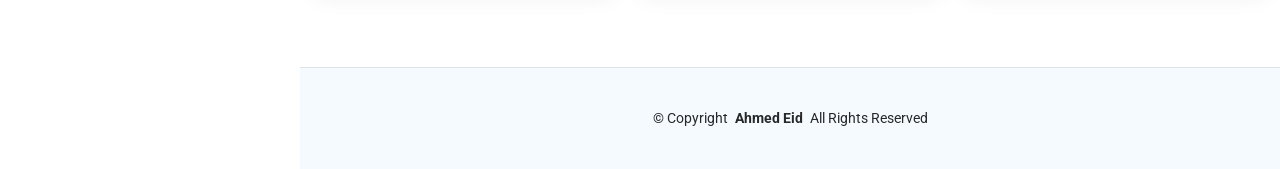
==== commit e2f8a0fc: "Update And Add New Page (kharif Store)" ====
--- a/index.html
+++ b/index.html
@@ -99,7 +99,7 @@
       <!-- Hero Section -->
       <section id="hero" class="hero section dark-background">
         <img
-          src="assets/img/portfolio/6.jpeg"
+          src="assets/img/portfolio/swiper.jpg"
           alt=""
           data-aos="fade-in"
           class=""
@@ -271,6 +271,18 @@
               <h3>React</h3>
               <div class="line-container">
                 <div class="line react"></div>
+              </div>
+            </div>
+
+
+            <!-- Matrial Ui -->
+            <div class="card">
+              <img
+                src="assets/img/material ui.png"
+              />
+              <h3>Matrial Ui</h3>
+              <div class="line-container">
+                <div class="line matrial"></div>
               </div>
             </div>
 
@@ -484,6 +496,39 @@
               >
                 <div class="portfolio-content h-100">
                   <img
+                    src="assets/img/KharifStore/home.png"
+                    class="img-fluid"
+                    alt=""
+                  />
+                  <div class="portfolio-info">
+                    <h4>Kharif Store</h4>
+                    <p>
+                      Responsive e-commerce web application using React.js with product browsing, category filtering, search functionality, shopping cart management, favorites system, order tracking, authentication, and contact form integration.
+                    </p>
+                    <a
+                      href="assets/img/KharifStore/about.png"
+                      title="Web sTORE"
+                      data-gallery="portfolio-gallery-app"
+                      class="glightbox preview-link"
+                      ><i class="bi bi-zoom-in"></i
+                    ></a>
+                    <a
+                      href="kharifStore.html"
+                      title="More Details"
+                      class="details-link"
+                      ><i class="bi bi-link-45deg"></i
+                    ></a>
+                  </div>
+                </div>
+              </div>
+              <!-- End Portfolio Item -->
+
+
+              <div
+                class="col-lg-4 col-md-6 portfolio-item isotope-item filter-System"
+              >
+                <div class="portfolio-content h-100">
+                  <img
                     src="assets/img/todo/dark1.png"
                     class="img-fluid"
                     alt=""
--- a/assets/css/main.css
+++ b/assets/css/main.css
@@ -487,6 +487,7 @@
   display: flex;
   align-items: center;
   justify-content: center;
+  overflow: hidden;
 }
 
 .hero img {
@@ -501,7 +502,7 @@
 
 .hero:before {
   content: "";
-  background: color-mix(in srgb, var(--background-color), transparent 70%);
+  background: rgba(0, 0, 0, 0.815);;
   position: absolute;
   inset: 0;
   z-index: 2;
@@ -681,7 +682,8 @@
 
 /* Colors */
 .html { background: #f97316; }
-.css { background: #3b82f6; }
+.css,
+.matrial { background: #3b82f6; }
 .js { background: #facc15; }
 .bootstrap { background: #7c3aed; }
 .react { background: #22d3ee; }
@@ -689,6 +691,7 @@
 .github { background: #000; }
 .tailwind { background: #38bdf8; }
 .soft { background: #000; }
+
 /*--------------------------------------------------------------
 # Resume Section
 --------------------------------------------------------------*/
